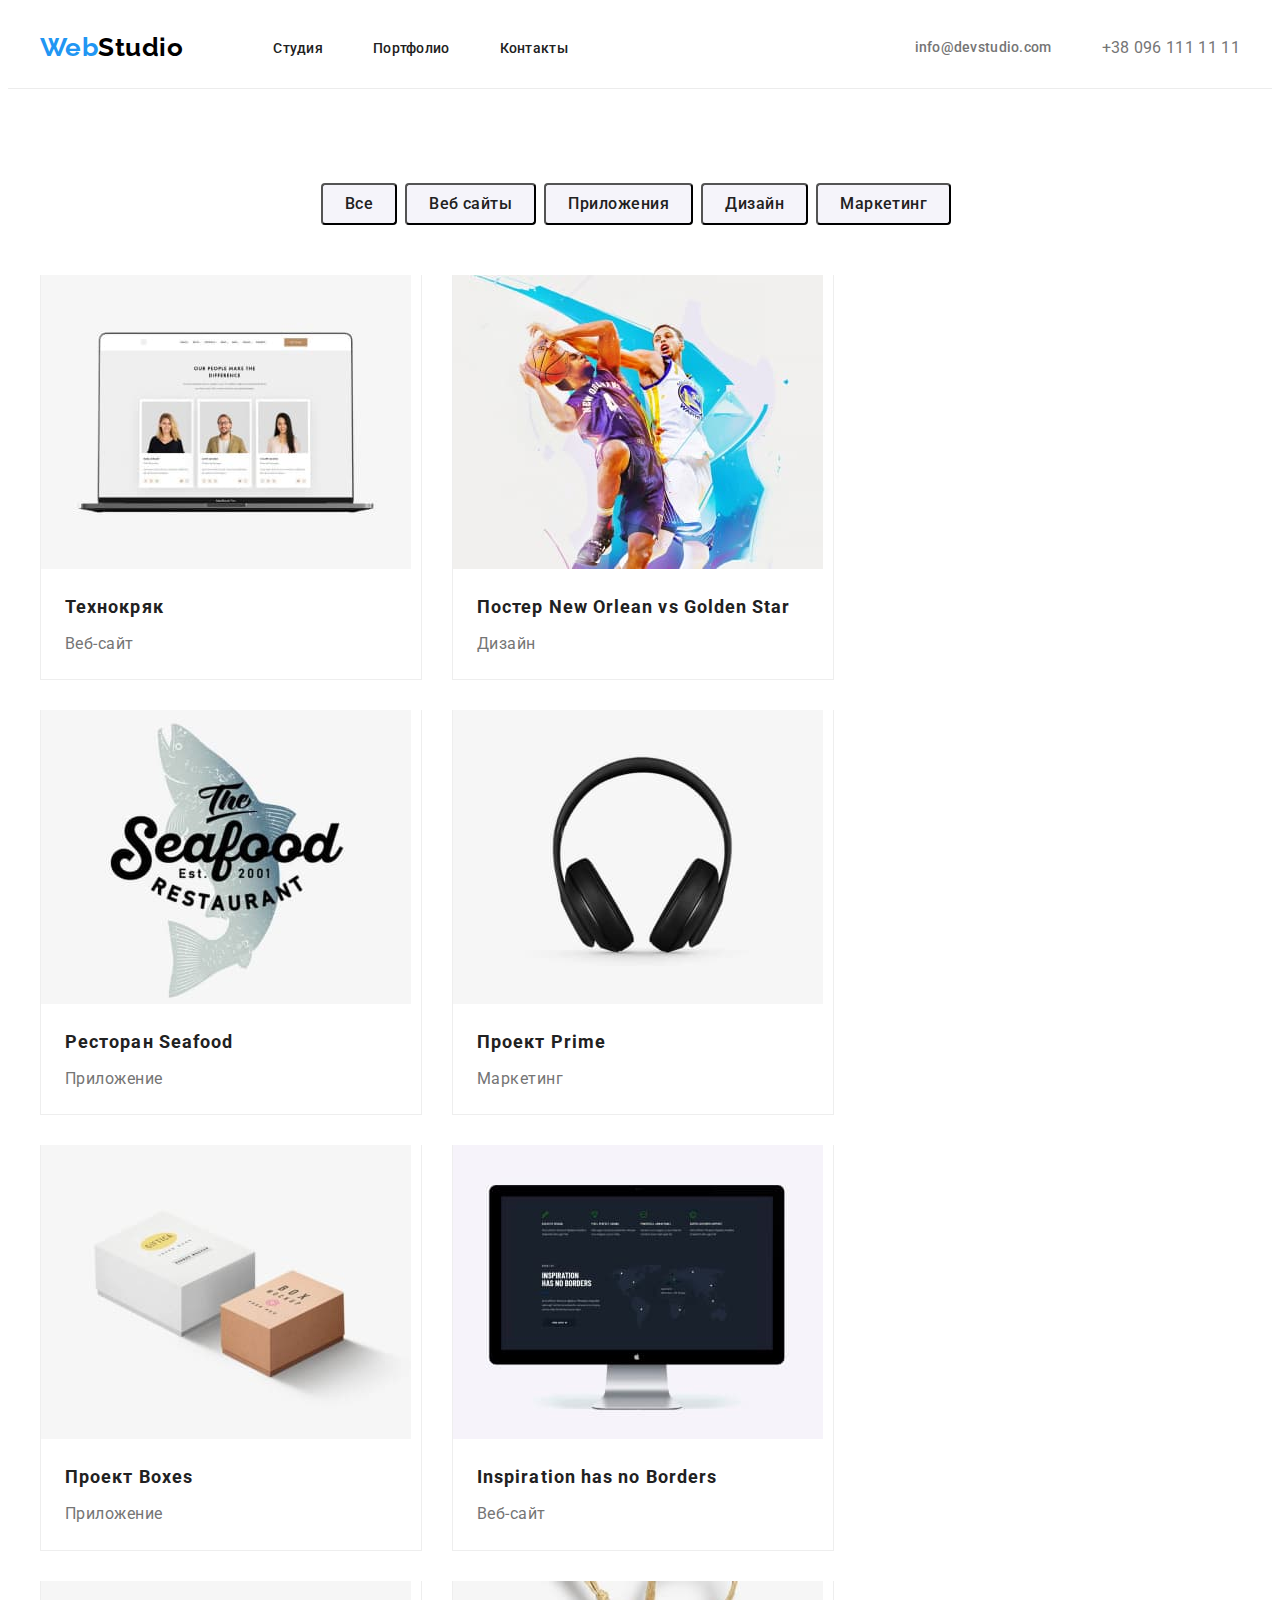
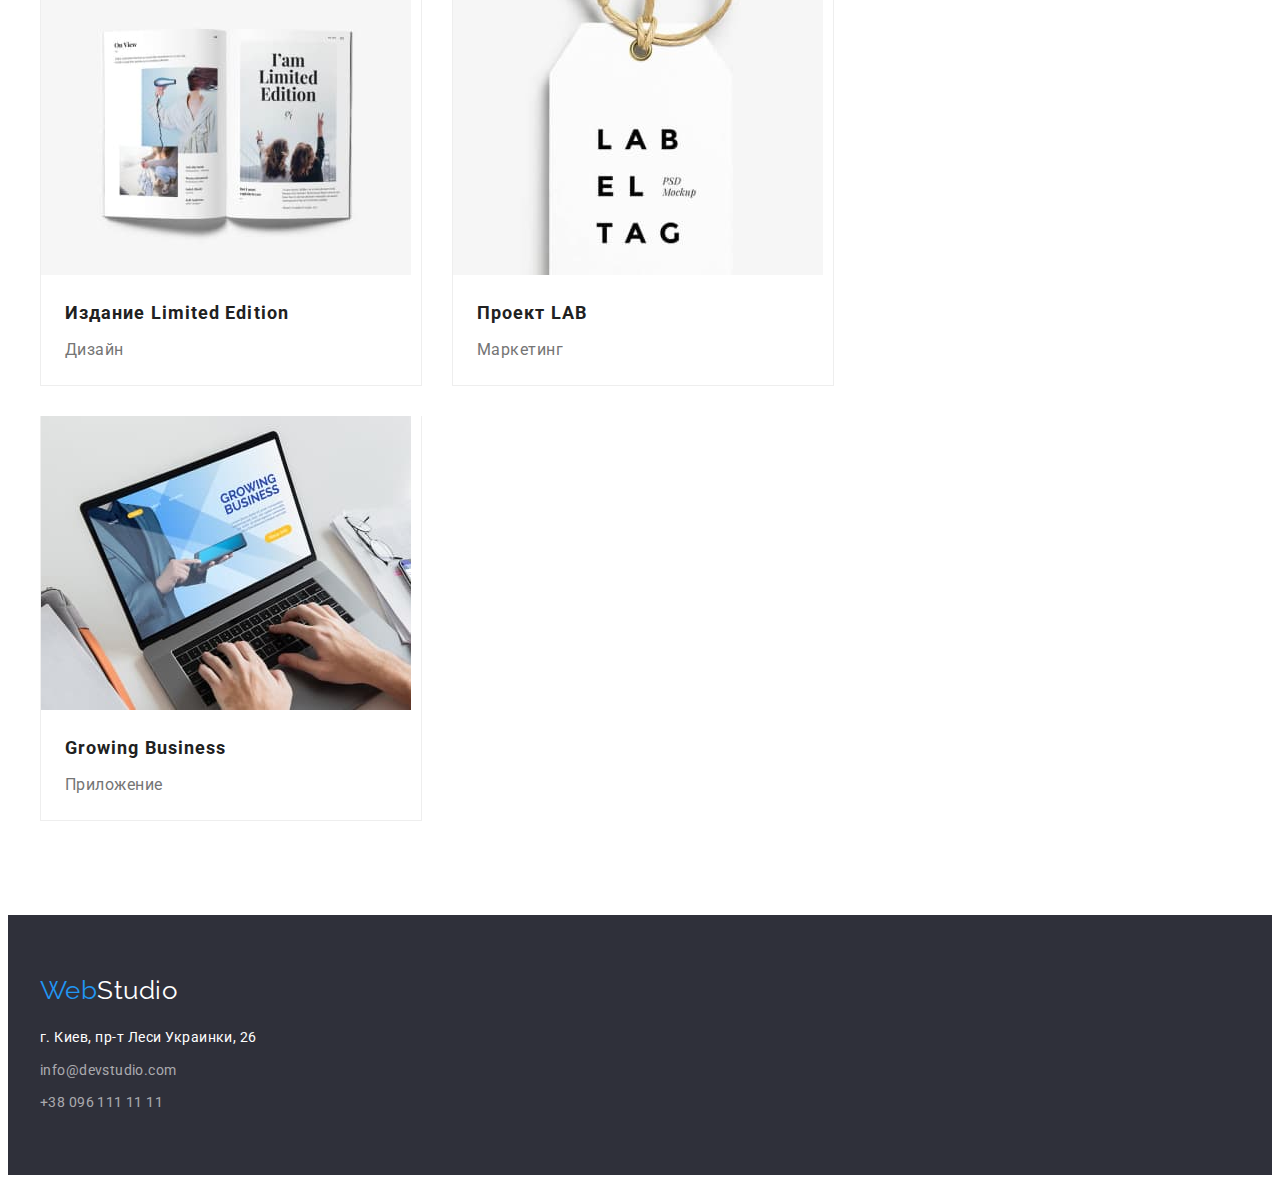
==== portfolio.html @ d75fc38b "1" ====
<!DOCTYPE html>
<html lang="ru">
  <head>
    <meta charset="UTF-8" />
    <meta http-equiv="X-UA-Compatible" content="IE=edge" />
    <meta name="viewport" content="width=device-width, initial-scale=1.0" />
    <title>Портфолио</title>
    <link rel="preconnect" href="https://fonts.googleapis.com" />
    <link rel="preconnect" href="https://fonts.gstatic.com" crossorigin />
    <link
      href="https://fonts.googleapis.com/css2?family=Raleway:wght@700&family=Roboto:wght@400;500;700;900&display=swap"
      rel="stylesheet"
    />
    <link
      rel="stylesheet"
      href="https://cdnjs.cloudflare.com/ajax/libs/modern-normalize/1.1.0/modern-normalize.min.css"
      integrity="sha512-wpPYUAdjBVSE4KJnH1VR1HeZfpl1ub8YT/NKx4PuQ5NmX2tKuGu6U/JRp5y+Y8XG2tV+wKQpNHVUX03MfMFn9Q=="
      crossorigin="anonymous"
      referrerpolicy="no-referrer"
    />
    <link rel="stylesheet" href="./css/styles.css" />
  </head>
  <body>
    <header class="top-line">
      <div class="container top-line-container top-line-border">
        <a href="./index.html" class="logo-top"
          ><span class="accent">Web</span>Studio</a
        >

        <nav>
          <ul class="site-nav list">
            <li class="site-nav-item">
              <a class="nav-link" href="index.html">Студия</a>
            </li>
            <li class="site-nav-item">
              <a class="nav-text" href="portfolio.html">Портфолио</a>
            </li>
            <li class="site-nav-item">
              <a class="nav-text" href="#">Контакты</a>
            </li>
          </ul>
        </nav>
        <a
          class="mail-top"
          href="mailto:info@devstudio.com"
          target="_blank"
          rel="noopener noreferrer"
          >info@devstudio.com</a
        >
        <a href="tel:+380961111111" class="tel-top">+38 096 111 11 11</a>
      </div>
    </header>
    <main>
      <section class="section portfolio">
        <div class="container filters-container">
          <ul class="filters list">
            <li class="btn-list">
              <button type="button" class="button-all">Все</button>
            </li>
            <li class="btn-list"><button type="button">Веб сайты</button></li>
            <li class="btn-list"><button type="button">Приложения</button></li>
            <li class="btn-list"><button type="button">Дизайн</button></li>
            <li class="btn-list"><button type="button">Маркетинг</button></li>
          </ul>
        </div>
        <div class="container">
          <ul class="project list">
            <li class="card-img-project">
              <img
                src="./images/img21.jpg"
                width="370"
                height="294"
                alt="Дизайнер"
              />
              <div class="card-body">
                <h3 class="card-project-title">Технокряк</h3>
                <p class="under-card-project-title">Веб-сайт</p>
              </div>
            </li>
            <li class="card-img-project">
              <img
                src="./images/img22.jpg"
                width="370"
                height="294"
                alt="Дизайнер"
              />
              <div class="card-body">
                <h3 class="card-project-title">
                  Постер New Orlean vs Golden Star
                </h3>
                <p class="under-card-project-title">Дизайн</p>
              </div>
            </li>
            <li class="card-img-project">
              <img
                src="./images/img23.jpg"
                width="370"
                height="294"
                alt="Дизайнер"
              />
              <div class="card-body">
                <h3 class="card-project-title">Ресторан Seafood</h3>
                <p class="under-card-project-title">Приложение</p>
              </div>
            </li>
            <li class="card-img-project">
              <img
                src="./images/img24.jpg"
                width="370"
                height="294"
                alt="Дизайнер"
              />
              <div class="card-body">
                <h3 class="card-project-title">Проект Prime</h3>
                <p class="under-card-project-title">Маркетинг</p>
              </div>
            </li>
            <li class="card-img-project">
              <img
                src="./images/img25.jpg"
                width="370"
                height="294"
                alt="Дизайнер"
              />
              <div class="card-body">
                <h3 class="card-project-title">Проект Boxes</h3>
                <p class="under-card-project-title">Приложение</p>
              </div>
            </li>
            <li class="card-img-project">
              <img
                src="./images/img26.jpg"
                width="370"
                height="294"
                alt="Дизайнер"
              />
              <div class="card-body">
                <h3 class="card-project-title">Inspiration has no Borders</h3>
                <p class="under-card-project-title">Веб-сайт</p>
              </div>
            </li>
            <li class="card-img-project">
              <img
                src="./images/img27.jpg"
                width="370"
                height="294"
                alt="Дизайнер"
              />
              <div class="card-body">
                <h3 class="card-project-title">Издание Limited Edition</h3>
                <p class="under-card-project-title">Дизайн</p>
              </div>
            </li>
            <li class="card-img-project">
              <img
                src="./images/img28.jpg"
                width="370"
                height="294"
                alt="Дизайнер"
              />
              <div class="card-body">
                <h3 class="card-project-title">Проект LAB</h3>
                <p class="under-card-project-title">Маркетинг</p>
              </div>
            </li>
            <li class="card-img-project">
              <img
                src="./images/img29.jpg"
                width="370"
                height="294"
                alt="Дизайнер"
              />
              <div class="card-body">
                <h3 class="card-project-title">Growing Business</h3>
                <p class="under-card-project-title">Приложение</p>
              </div>
            </li>
          </ul>
        </div>
      </section>
    </main>
    <footer class="basement">
      <div class="container">
        <a href="./index.html" class="basement-logo"
          ><span class="accent">Web</span>Studio</a
        >
        <address class="basement-address">
          <p>г. Киев, пр-т Леси Украинки, 26</p>
          <a
            href="mailto:info@example.com"
            class="mail-basement"
            target="_blank"
            rel="noopener noreferrer"
            >info@devstudio.com</a
          >
          <a href="tel:+380961111111" class="tel-basement">+38 096 111 11 11</a>
        </address>
      </div>
    </footer>
  </body>
</html>
---- css/styles.css ----
:root {
  --primary-text-color: #757575;
  --title-text-color: #212121;
  --accent-color: #2196f3;
  --button-text-color: #ffffff;
  --primary-bg-color: #ffffff;
  --secondary-bg-color: #f5f4fa;
  --section-bg-dark: #2f303a;
  --footer-contact-color: rgba(255, 255, 255, 0.6);
  --footer-address-color: #ffffff;
  --top-logo-color: #000000;
  --footer-logo-color: #ffffff;
  --button-hover-color: #188ce8;
  --portfolio-button-bg-color: #f5f4fa;
  --portfolio-project-border-color: #eeeeee;
  --portfolio-topline-border-color: #ececec;
}
body {
  background-color: var(#ffffff);
  color: var(--primary-text-color);
  font-family: Roboto, sans-serif;
  letter-spacing: 0.03em;
}
.list {
  list-style: none;
}
h1,
h2,
h3,
h4,
h5,
h6,
p {
  margin-top: 0;
  margin-bottom: 0;
}
ul,
ol {
  margin-top: 0;
  margin-bottom: 0;
  padding-left: 0;
}
img {
  display: block;
  max-width: 100%;
  height: auto;
}

p {
  display: block;
}

.container {
  width: 1200px;
  margin-left: auto;
  margin-right: auto;
  padding-left: 15px;
  padding-right: 15px;
}
/*=======TOP LINE START=======*/
.top-line {
  padding-top: 24px;
  padding-bottom: 25px;
}
.top-line-container {
  display: flex;
  align-items: center;
}

.logo-top {
  margin-right: 90px;
  font-family: Raleway, serif;
  font-weight: bold;
  font-size: 26px;
  line-height: 1.2;
  text-decoration: none;

  color: var(--top-logo-color);
}

.accent {
  color: var(--accent-color);
}
.site-nav {
  display: flex;
  align-items: center;
}
.site-nav-item:not(:last-child) {
  margin-right: 50px;
}
.site-nav .nav-link {
  font-weight: 500;
  font-size: 14px;
  line-height: 1.14;
  letter-spacing: 0.02em;
  text-decoration: none;

  color: var(--title-text-color);
}

.nav-link:active {
  color: var(--accent-color);
}
.nav-text {
  font-weight: 500;
  font-size: 14px;
  line-height: 1.14;
  letter-spacing: 0.02em;
  text-decoration: none;

  color: var(--title-text-color);
}

.mail-top {
  margin-left: auto;
  color: var(--primary-text-color);
  font-weight: 500;
  font-size: 14px;
  line-height: 1.14;
  letter-spacing: 0.02em;
  text-decoration: none;
}
.mail-top:hover,
.mail-top:focus {
  color: var(--accent-color);
}
.tel-top {
  margin-left: 50px;
  color: var(--primary-text-color);
  letter-spacing: 0.02em;
  text-decoration: none;
}
.tel-top:hover,
.tel-top:focus {
  color: var(--accent-color);
}
/*======= TOP LINE END=======*/

/*======= HERO START =======*/
.hero {
  text-align: center;
  padding-top: 200px;
  padding-bottom: 200px;
  background-color: var(--section-bg-dark);
}
.hero-title {
  text-align: center;
  color: var(--button-text-color);
  font-weight: 900;
  font-size: 44px;
  line-height: 1.36;
  letter-spacing: 0.06em;
}

.button-hero {
  min-width: 200px;
  margin-top: 30px;
  margin-left: auto;
  margin-right: auto;
  padding: 10px 32px;
  cursor: pointer;
  font-weight: 700;
  font-size: 16px;
  line-height: 1.88;
  text-align: center;

  border-radius: 4px;
  letter-spacing: 0.06em;

  background-color: var(--accent-color);
  box-shadow: 0px 4px 4px rgba(0, 0, 0, 0.15);
  color: var(--button-text-color);
}

.button-hero:hover,
.button-hero:focus {
  background-color: var(--button-hover-color);
  box-shadow: 0px 4px 4px rgba(0, 0, 0, 0.15);
}
/*======= HERO END=======*/

/*======= OUR FEATURE =======*/

.section {
  padding-top: 94px;
}
.feature {
  display: flex;
  margin-left: -30px;
  margin-top: -30px;
}
.feature-item {
  flex-basis: calc((100% - 120px) / 4);
  margin-top: 30px;
  margin-left: 30px;
}
.feature-title {
  margin-bottom: 10px;
  width: 270px;
  font-style: normal;
  font-weight: 700;
  font-size: 14px;
  line-height: 1.14;
  text-transform: uppercase;

  color: var(--title-text-color);
}
.description {
  width: 270px;
  font-size: 14px;
  line-height: 1.71;
}
.description:not(:last-child) {
  margin-right: 30px;
}

/*======= OUR FEATURE END=======*/

/*======= OUR JOB START =======*/
.job {
  padding-bottom: 94px;
}
.job-img {
  display: flex;
  margin-left: -30px;
  margin-top: -30px;
}
.job-item {
  margin-left: 30px;
  margin-top: 30px;
  flex-basis: calc((100% - 90px) / 3);
}

.job-title {
  margin-bottom: 50px;
  font-style: normal;
  font-weight: 700;
  font-size: 36px;
  line-height: 1.17;
  text-align: center;

  color: var(--title-text-color);
}

/*======= OUR JOB END =======*/
/*======= OUR TEAM START======= */
.team-list {
  background-color: var(--secondary-bg-color);
  padding-bottom: 94px;
}

.team-title {
  margin-bottom: 50px;
  font-style: normal;
  font-weight: 700;
  font-size: 36px;
  line-height: 1.17;
  text-align: center;

  color: var(--title-text-color);
}
.team {
  display: flex;
  margin-top: -30px;
  margin-left: -30px;
}
.team-img {
  flex-basis: calc((100% - 120px) / 4);
  margin-top: 30px;
  margin-left: 30px;
}
.card-team-title {
  margin-bottom: 10px;
  font-weight: 500;
  font-size: 16px;
  line-height: 1.19;
  text-align: center;

  color: var(--title-text-color);
}

.under-card-team-title {
  font-size: 16px;
  line-height: 1.19;
  text-align: center;

  color: var(--primary-text-color);
}
.card-team {
  padding-top: 30px;
  padding-bottom: 30px;
}
/*======= OUR TEAM END======= */

/*======= FOOTER START======= */
.basement {
  display: flex;
  padding-top: 60px;
  padding-bottom: 60px;
  background-color: var(--section-bg-dark);
}
.basement-logo {
  min-width: 145px;
  font-family: Raleway;
  font-weight: b700;
  font-size: 26px;
  line-height: 1.19;
  text-decoration: none;

  color: var(--footer-logo-color);
}
.basement-address {
  margin-top: 20px;
  font-family: Roboto;
  font-style: normal;
  font-weight: 400;
  font-size: 14px;
  line-height: 1.71;

  color: var(--footer-address-color);
}
.mail-basement {
  display: block;
  margin-top: 9px;
  font-family: Roboto;
  font-style: normal;
  font-weight: 400;
  font-size: 14px;
  line-height: 1.71;
  text-decoration: none;

  letter-spacing: 0.03em;
  color: var(--footer-contact-color);
}
.mail-basement:hover,
.mail-basement:focus {
  color: var(--accent-color);
}
.tel-basement {
  display: block;
  margin-top: 9px;
  font-family: Roboto;
  font-style: normal;
  font-weight: 400;
  font-size: 14px;
  line-height: 1.71;
  text-decoration: none;

  letter-spacing: 0.03em;

  color: var(--footer-contact-color);
}
.tel-basement:hover,
.tel-basement:focus {
  color: var(--accent-color);
}
/*======= FOOTER END ======= */

/*======= PORTFOLIO =======  */
.top-line {
  border-bottom: 1px solid var(--portfolio-topline-border-color);
}
/*======= FILTERS ======= */
.filters {
  display: flex;
  justify-content: center;
  align-items: center;
}

.button-all:active {
  background-color: var(--accent-color);
  color: var(--button-text-color);
}
.btn-list {
  margin-right: 8px;
  margin-bottom: 50px;
}
button {
  padding: 6px 22px;
  display: block;
  font-family: Roboto;
  font-style: normal;
  font-weight: 500;
  font-size: 16px;
  line-height: 1.63;
  text-align: center;
  letter-spacing: 0.03em;

  background-color: var(--portfolio-button-bg-color);
  color: var(--title-text-color);
  border-radius: 4px;
}

/*======= FILTERS END ======= */
/*======= PROJECT ======= */
.portfolio {
  padding-bottom: 94px;
}
.project {
  display: flex;
  flex-wrap: wrap;
  margin-left: -30px;
  margin-top: -30px;
}

.card-img-project {
  flex-basis: calc((100% - 90px) / 3);
  margin-top: 30px;
  margin-left: 30px;
  border-bottom: 1px solid var(--portfolio-project-border-color);
  border-left: 1px solid var(--portfolio-project-border-color);
  border-right: 1px solid var(--portfolio-project-border-color);
}
.card-project-title {
  margin-bottom: 4px;
  font-weight: 700;
  font-size: 18px;
  line-height: 2;
  letter-spacing: 0.06em;

  color: var(--title-text-color);
}
.card-body {
  padding: 20px 24px;
}
.under-card-project-title {
  font-weight: 400;
  font-size: 16px;
  line-height: 1.88;

  color: var(--primary-text-color);
}

/*======= PROJECT END ======= */
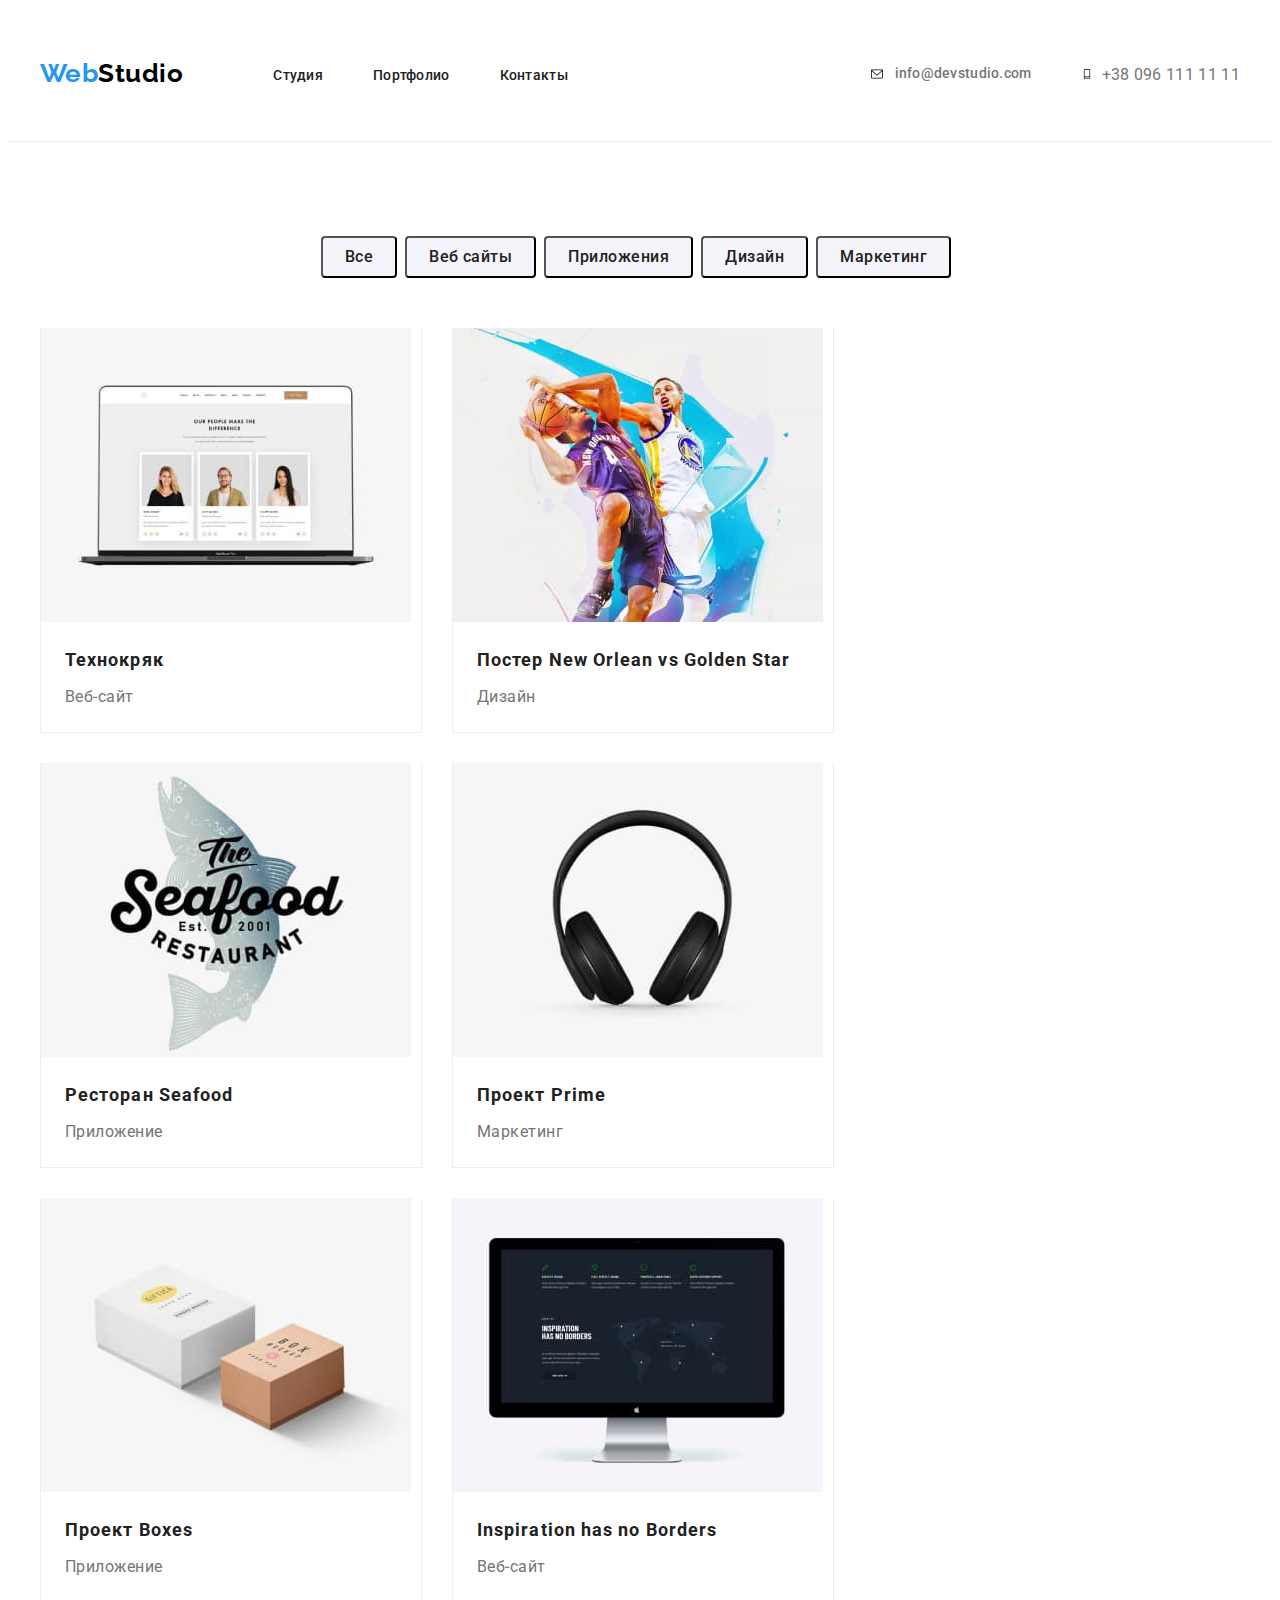
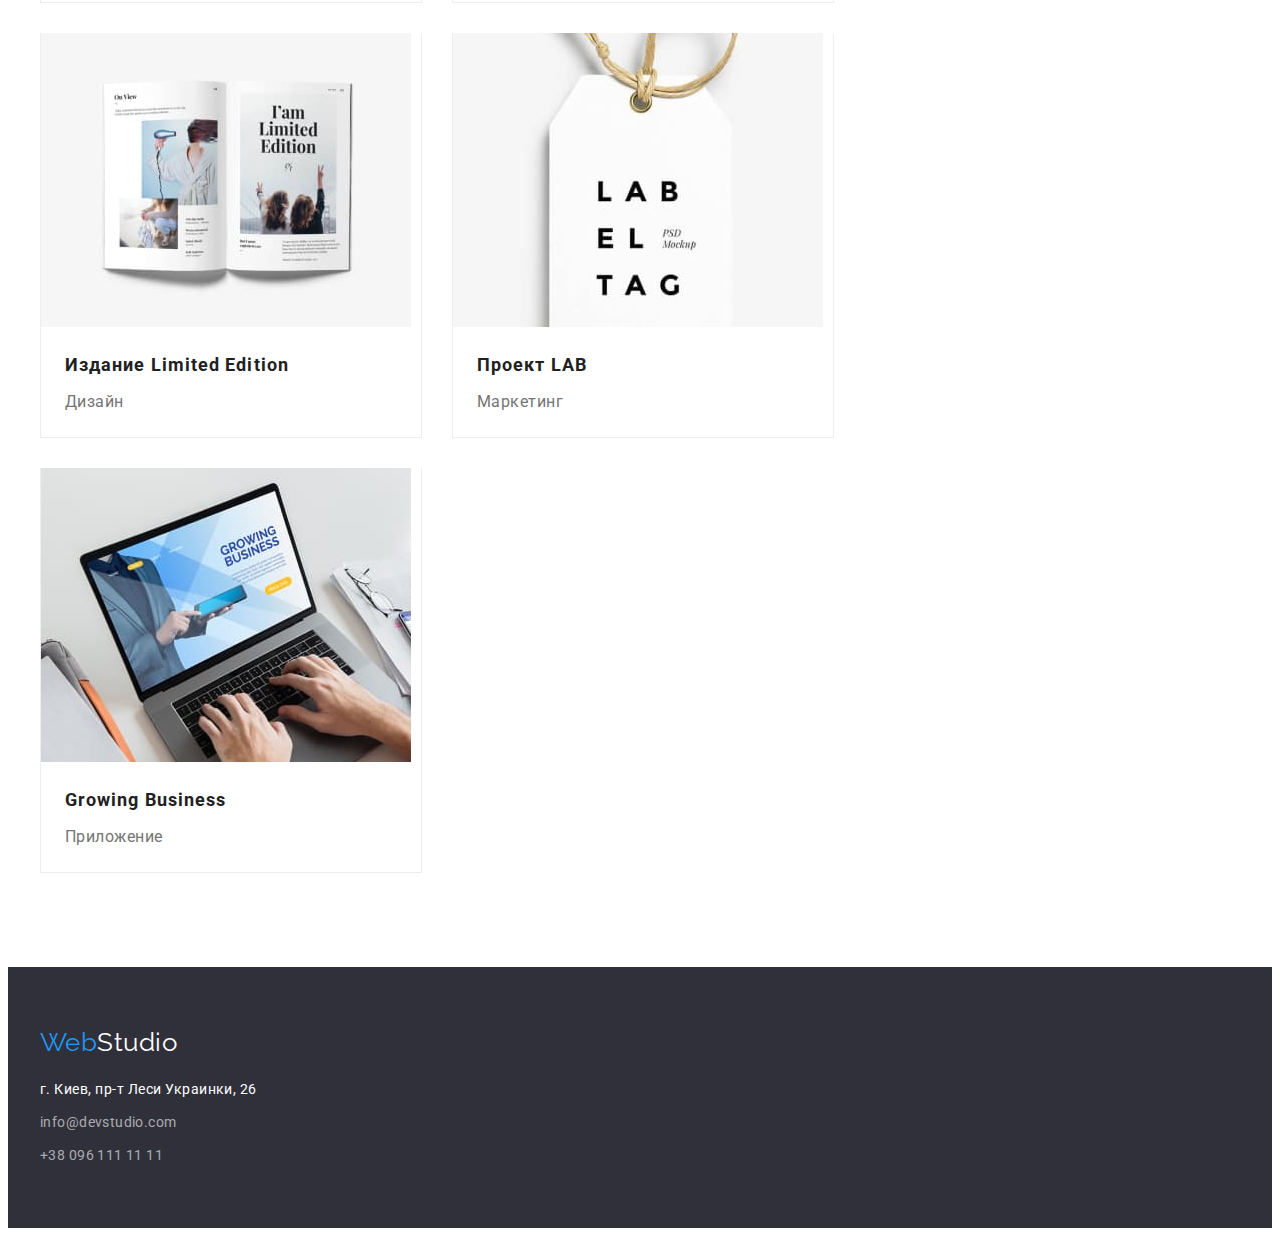
==== commit 4dda8224: "555" ====
--- a/portfolio.html
+++ b/portfolio.html
@@ -22,11 +22,10 @@
   </head>
   <body>
     <header class="top-line">
-      <div class="container top-line-container top-line-border">
+      <div class="container top-line-container">
         <a href="./index.html" class="logo-top"
           ><span class="accent">Web</span>Studio</a
         >
-
         <nav>
           <ul class="site-nav list">
             <li class="site-nav-item">
@@ -40,14 +39,24 @@
             </li>
           </ul>
         </nav>
-        <a
-          class="mail-top"
-          href="mailto:info@devstudio.com"
-          target="_blank"
-          rel="noopener noreferrer"
-          >info@devstudio.com</a
-        >
-        <a href="tel:+380961111111" class="tel-top">+38 096 111 11 11</a>
+        <div class="mail-top-line">
+          <svg class="mail-icon" width="16" height="12">
+            <use href="./images/sprite.svg#icon-envelope"></use>
+          </svg>
+          <a
+            class="mail-top"
+            href="mailto:info@devstudio.com"
+            target="_blank"
+            rel="noopener noreferrer"
+            >info@devstudio.com</a
+          >
+        </div>
+        <div class="tel-top-line">
+          <svg class="mail-icon" width="10" height="16">
+            <use href="./images/sprite.svg#icon-smartphone"></use>
+          </svg>
+          <a class="tel-top" href="tel:+380961111111">+38 096 111 11 11</a>
+        </div>
       </div>
     </header>
     <main>
--- a/css/styles.css
+++ b/css/styles.css
@@ -110,9 +110,23 @@
 
   color: var(--title-text-color);
 }
-
+.mail-top-line {
+  display: flex;
+  margin-left: auto;
+  align-content: center;
+}
+.mail-icon {
+  margin-top: 34px;
+  margin-bottom: 34px;
+}
+.mail-icon:hover,
+.mail-top:focus {
+  fill: var(--button-hover-color);
+}
 .mail-top {
-  margin-left: auto;
+  margin-left: 10px;
+  margin-top: 32px;
+  margin-bottom: 32px;
   color: var(--primary-text-color);
   font-weight: 500;
   font-size: 14px;
@@ -125,7 +139,7 @@
   color: var(--accent-color);
 }
 .tel-top {
-  margin-left: 50px;
+  margin-left: 10px;
   color: var(--primary-text-color);
   letter-spacing: 0.02em;
   text-decoration: none;
@@ -134,14 +148,25 @@
 .tel-top:focus {
   color: var(--accent-color);
 }
+.tel-top-line {
+  align-items: center;
+  display: flex;
+  margin-left: 50px;
+}
 /*======= TOP LINE END=======*/
 
 /*======= HERO START =======*/
 .hero {
+  background-image: linear-gradient(
+      rgba(47, 48, 58, 0.4),
+      rgba(47, 48, 58, 0.4)
+    ),
+    url(../images/image-hero/Hero-bg-Img.jpg);
+  background-size: cover;
+  background-color: var(--section-bg-dark);
   text-align: center;
   padding-top: 200px;
   padding-bottom: 200px;
-  background-color: var(--section-bg-dark);
 }
 .hero-title {
   text-align: center;
@@ -184,7 +209,7 @@
 .section {
   padding-top: 94px;
 }
-.feature {
+.feature-list {
   display: flex;
   margin-left: -30px;
   margin-top: -30px;
@@ -195,6 +220,7 @@
   margin-left: 30px;
 }
 .feature-title {
+  margin-top: 30px;
   margin-bottom: 10px;
   width: 270px;
   font-style: normal;
@@ -212,6 +238,15 @@
 }
 .description:not(:last-child) {
   margin-right: 30px;
+}
+.above-feature-title {
+  display: flex;
+  justify-content: center;
+  align-items: center;
+  width: 270px;
+  height: 120px;
+  background-color: var(--secondary-bg-color);
+  border-radius: 4px;
 }
 
 /*======= OUR FEATURE END=======*/
@@ -280,6 +315,7 @@
 }
 
 .under-card-team-title {
+  margin-bottom: 16px;
   font-size: 16px;
   line-height: 1.19;
   text-align: center;
@@ -287,10 +323,70 @@
   color: var(--primary-text-color);
 }
 .card-team {
+  padding-left: 32px;
+  padding-right: 32px;
   padding-top: 30px;
   padding-bottom: 30px;
 }
+.social-list-icon {
+  fill: #afb1b8;
+}
+.social-list {
+  display: flex;
+}
+.social-list-link {
+  display: flex;
+  align-items: center;
+  justify-content: center;
+  width: 44px;
+  height: 44px;
+  /* background-color: #ffffff; */
+  border-radius: 50%;
+}
+.social-list-link:hover .social-list-icon,
+.social-list-link:focus .social-list-icon {
+  fill: var(--button-text-color);
+}
+.social-list-link:hover,
+.social-list-link:focus {
+  background-color: var(--accent-color);
+}
+
 /*======= OUR TEAM END======= */
+/*======= OUR CUSTOMERS START =======*/
+
+.customers {
+  padding-bottom: 94px;
+}
+.customers-img {
+  display: flex;
+  margin-left: -30px;
+  margin-top: -30px;
+}
+.customers-item {
+  margin-left: 30px;
+  margin-top: 30px;
+}
+.social-list-icon {
+  border: 1px solid #afb1b8;
+  box-sizing: border-box;
+  border-radius: 4px;
+
+  flex-basis: calc((100%-180px) / 6);
+}
+
+.customers-title {
+  margin-bottom: 50px;
+  font-style: normal;
+  font-weight: 700;
+  font-size: 36px;
+  line-height: 1.17;
+  text-align: center;
+
+  color: var(--title-text-color);
+}
+
+/*======= OUR CUSTOMERS END =======*/
 
 /*======= FOOTER START======= */
 .basement {
@@ -309,7 +405,12 @@
 
   color: var(--footer-logo-color);
 }
+.footer-address {
+  display: flex;
+}
 .basement-address {
+  display: flex;
+  flex-direction: column;
   margin-top: 20px;
   font-family: Roboto;
   font-style: normal;
@@ -354,8 +455,12 @@
 .tel-basement:focus {
   color: var(--accent-color);
 }
+.footer-social-list {
+  display: flex;
+  flex-direction: column;
+}
+
 /*======= FOOTER END ======= */
-
 /*======= PORTFOLIO =======  */
 .top-line {
   border-bottom: 1px solid var(--portfolio-topline-border-color);
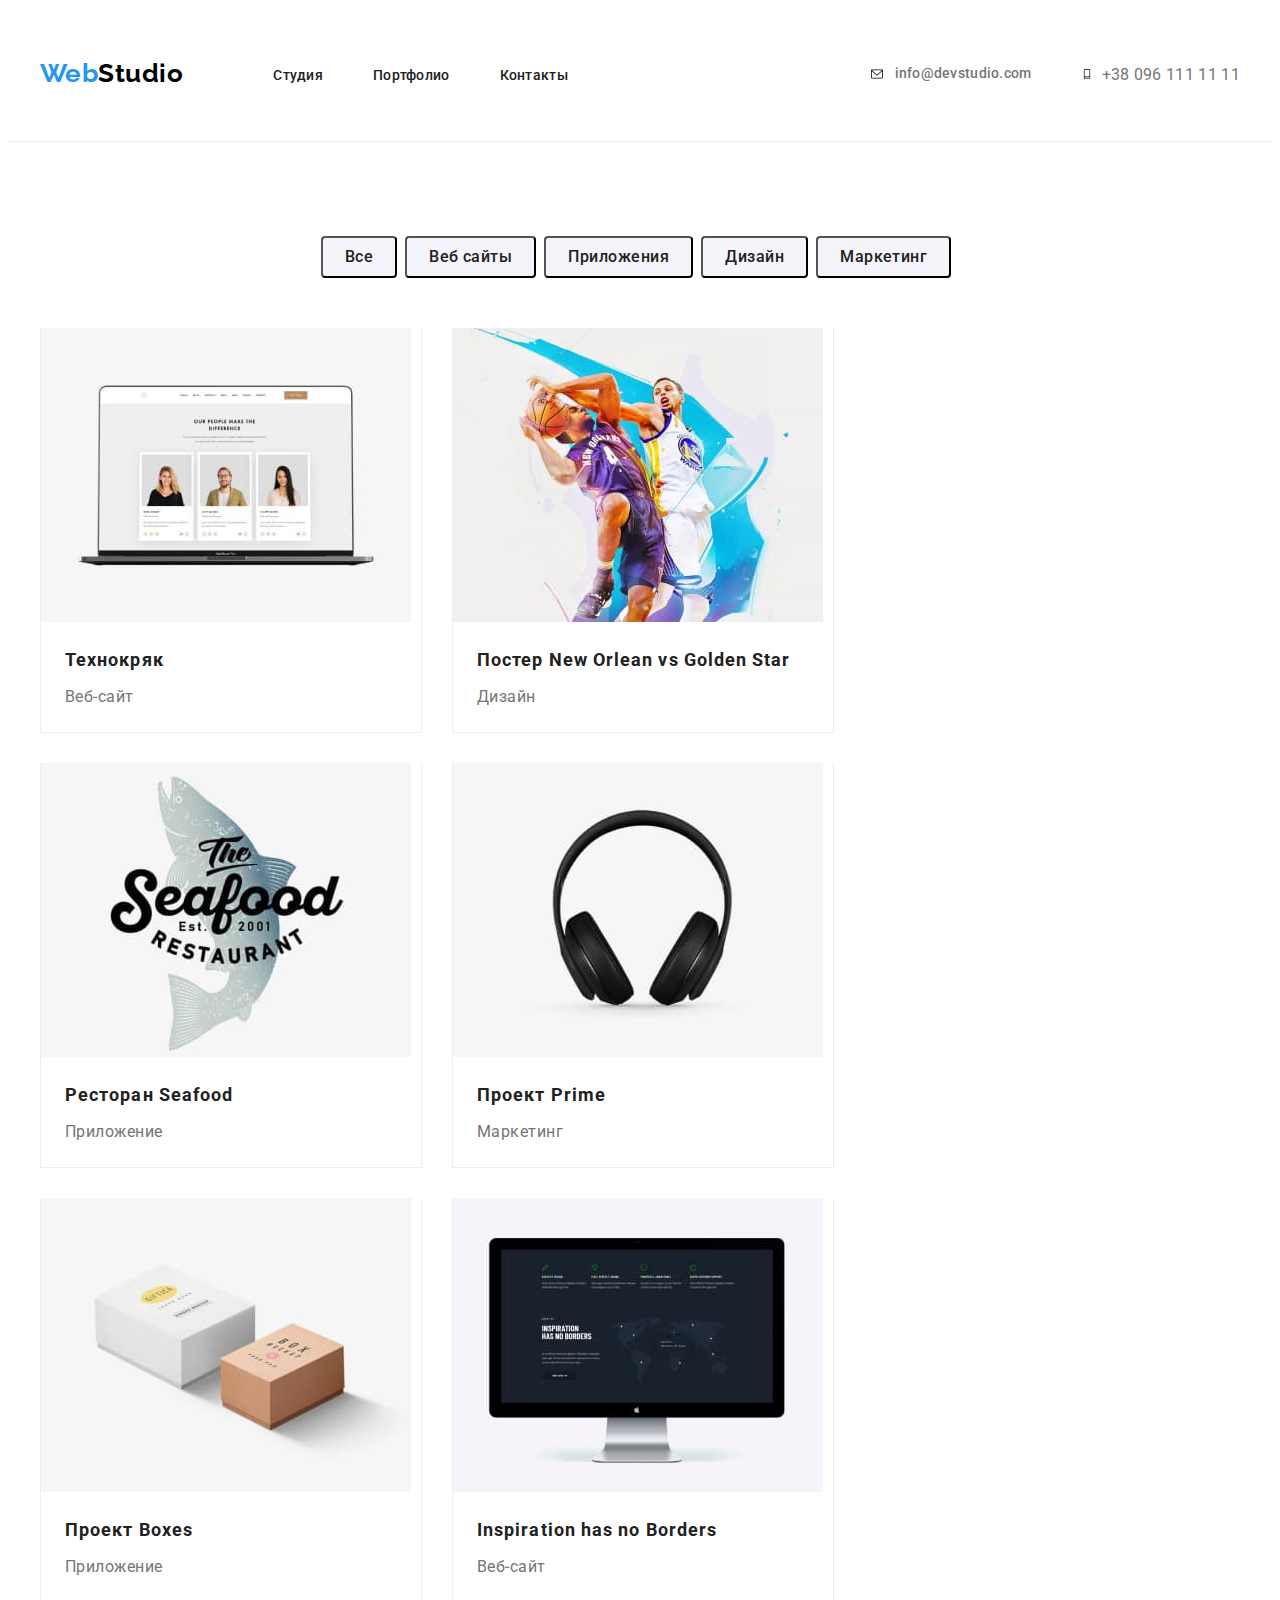
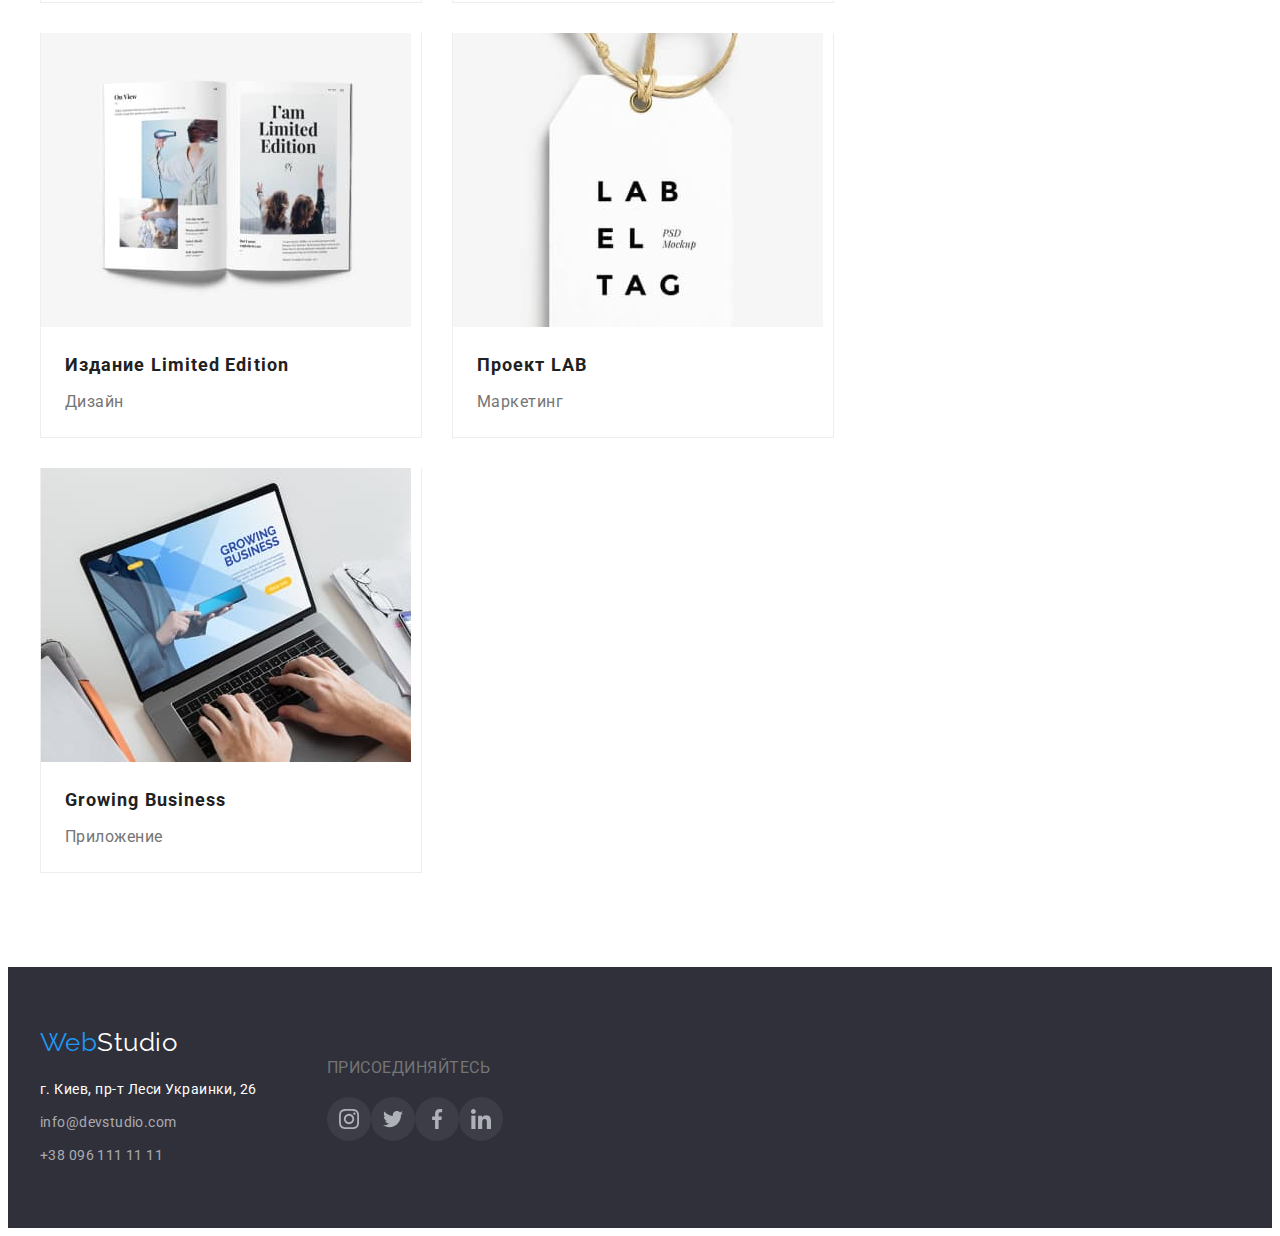
==== commit bf2f7199: "first end" ====
--- a/portfolio.html
+++ b/portfolio.html
@@ -193,17 +193,55 @@
         <a href="./index.html" class="basement-logo"
           ><span class="accent">Web</span>Studio</a
         >
-        <address class="basement-address">
-          <p>г. Киев, пр-т Леси Украинки, 26</p>
-          <a
-            href="mailto:info@example.com"
-            class="mail-basement"
-            target="_blank"
-            rel="noopener noreferrer"
-            >info@devstudio.com</a
-          >
-          <a href="tel:+380961111111" class="tel-basement">+38 096 111 11 11</a>
-        </address>
+        <div class="footer-address">
+          <address class="basement-address">
+            <p>г. Киев, пр-т Леси Украинки, 26</p>
+            <a
+              href="mailto:info@example.com"
+              class="mail-basement"
+              target="_blank"
+              rel="noopener noreferrer"
+              >info@devstudio.com</a
+            >
+            <a href="tel:+380961111111" class="tel-basement"
+              >+38 096 111 11 11</a
+            >
+          </address>
+
+          <div class="footer-social-list">
+            <p class="footer-social-title">ПРИСОЕДИНЯЙТЕСЬ</p>
+            <ul class="social-list list">
+              <li class="social-list-item">
+                <a class="social-list-link" href="">
+                  <svg class="social-list-icon" width="20" height="20">
+                    <use href="./images/sprite.svg#icon-instagram"></use>
+                  </svg>
+                </a>
+              </li>
+              <li class="social-list-item">
+                <a class="social-list-link" href="">
+                  <svg class="social-list-icon" width="20" height="20">
+                    <use href="./images/sprite.svg#icon-twitter"></use>
+                  </svg>
+                </a>
+              </li>
+              <li class="social-list-item">
+                <a class="social-list-link" href="">
+                  <svg class="social-list-icon" width="20" height="20">
+                    <use href="./images/sprite.svg#icon-facebook"></use>
+                  </svg>
+                </a>
+              </li>
+              <li class="social-list-item">
+                <a class="social-list-link" href="">
+                  <svg class="social-list-icon" width="20" height="20">
+                    <use href="./images/sprite.svg#icon-linkedin"></use>
+                  </svg>
+                </a>
+              </li>
+            </ul>
+          </div>
+        </div>
       </div>
     </footer>
   </body>
--- a/css/styles.css
+++ b/css/styles.css
@@ -14,6 +14,8 @@
   --portfolio-button-bg-color: #f5f4fa;
   --portfolio-project-border-color: #eeeeee;
   --portfolio-topline-border-color: #ececec;
+  --footer-icon-bg: #ffffff10;
+  --shadow-team: #00000025;
 }
 body {
   background-color: var(#ffffff);
@@ -291,8 +293,8 @@
   font-size: 36px;
   line-height: 1.17;
   text-align: center;
-
-  color: var(--title-text-color);
+  color: var(--title-text-color);
+  text-shadow: 0px 4px 4px var(--shadow-team);
 }
 .team {
   display: flex;
@@ -327,6 +329,7 @@
   padding-right: 32px;
   padding-top: 30px;
   padding-bottom: 30px;
+  box-shadow: 0px 4px 4px var(--shadow-team);
 }
 .social-list-icon {
   fill: #afb1b8;
@@ -364,15 +367,21 @@
   margin-top: -30px;
 }
 .customers-item {
+  display: flex;
+  width: 170px;
+  height: 92px;
   margin-left: 30px;
   margin-top: 30px;
-}
-.social-list-icon {
+  flex-basis: calc((100%-180px) / 6);
+  align-items: center;
+  justify-content: center;
   border: 1px solid #afb1b8;
   box-sizing: border-box;
   border-radius: 4px;
-
-  flex-basis: calc((100%-180px) / 6);
+  cursor: pointer;
+}
+.customers-icon {
+  fill: #afb1b8;
 }
 
 .customers-title {
@@ -384,6 +393,11 @@
   text-align: center;
 
   color: var(--title-text-color);
+}
+
+.customers-item:hover .customers-icon,
+.customers-item:focus .customers-icon {
+  fill: var(--accent-color);
 }
 
 /*======= OUR CUSTOMERS END =======*/
@@ -455,9 +469,30 @@
 .tel-basement:focus {
   color: var(--accent-color);
 }
+.footer-social-title {
+  padding-bottom: 20px;
+}
 .footer-social-list {
   display: flex;
   flex-direction: column;
+  padding-left: 70px;
+}
+.social-list-link {
+  display: flex;
+  align-items: center;
+  justify-content: center;
+  width: 44px;
+  height: 44px;
+  background-color: var(--footer-icon-bg);
+  border-radius: 50%;
+}
+.social-list-link:hover .social-list-icon,
+.social-list-link:focus .social-list-icon {
+  fill: var(--button-text-color);
+}
+.social-list-link:hover,
+.social-list-link:focus {
+  background-color: var(--accent-color);
 }
 
 /*======= FOOTER END ======= */
@@ -495,6 +530,10 @@
   color: var(--title-text-color);
   border-radius: 4px;
 }
+.btn-list:hover,
+.btn-list:focus {
+  box-shadow: 0px 4px 4px var(--shadow-team);
+}
 
 /*======= FILTERS END ======= */
 /*======= PROJECT ======= */
@@ -515,6 +554,11 @@
   border-bottom: 1px solid var(--portfolio-project-border-color);
   border-left: 1px solid var(--portfolio-project-border-color);
   border-right: 1px solid var(--portfolio-project-border-color);
+  cursor: pointer;
+}
+.card-img-project:hover,
+.card-img-project:focus {
+  box-shadow: 0px 4px 4px 0 var(--shadow-team);
 }
 .card-project-title {
   margin-bottom: 4px;
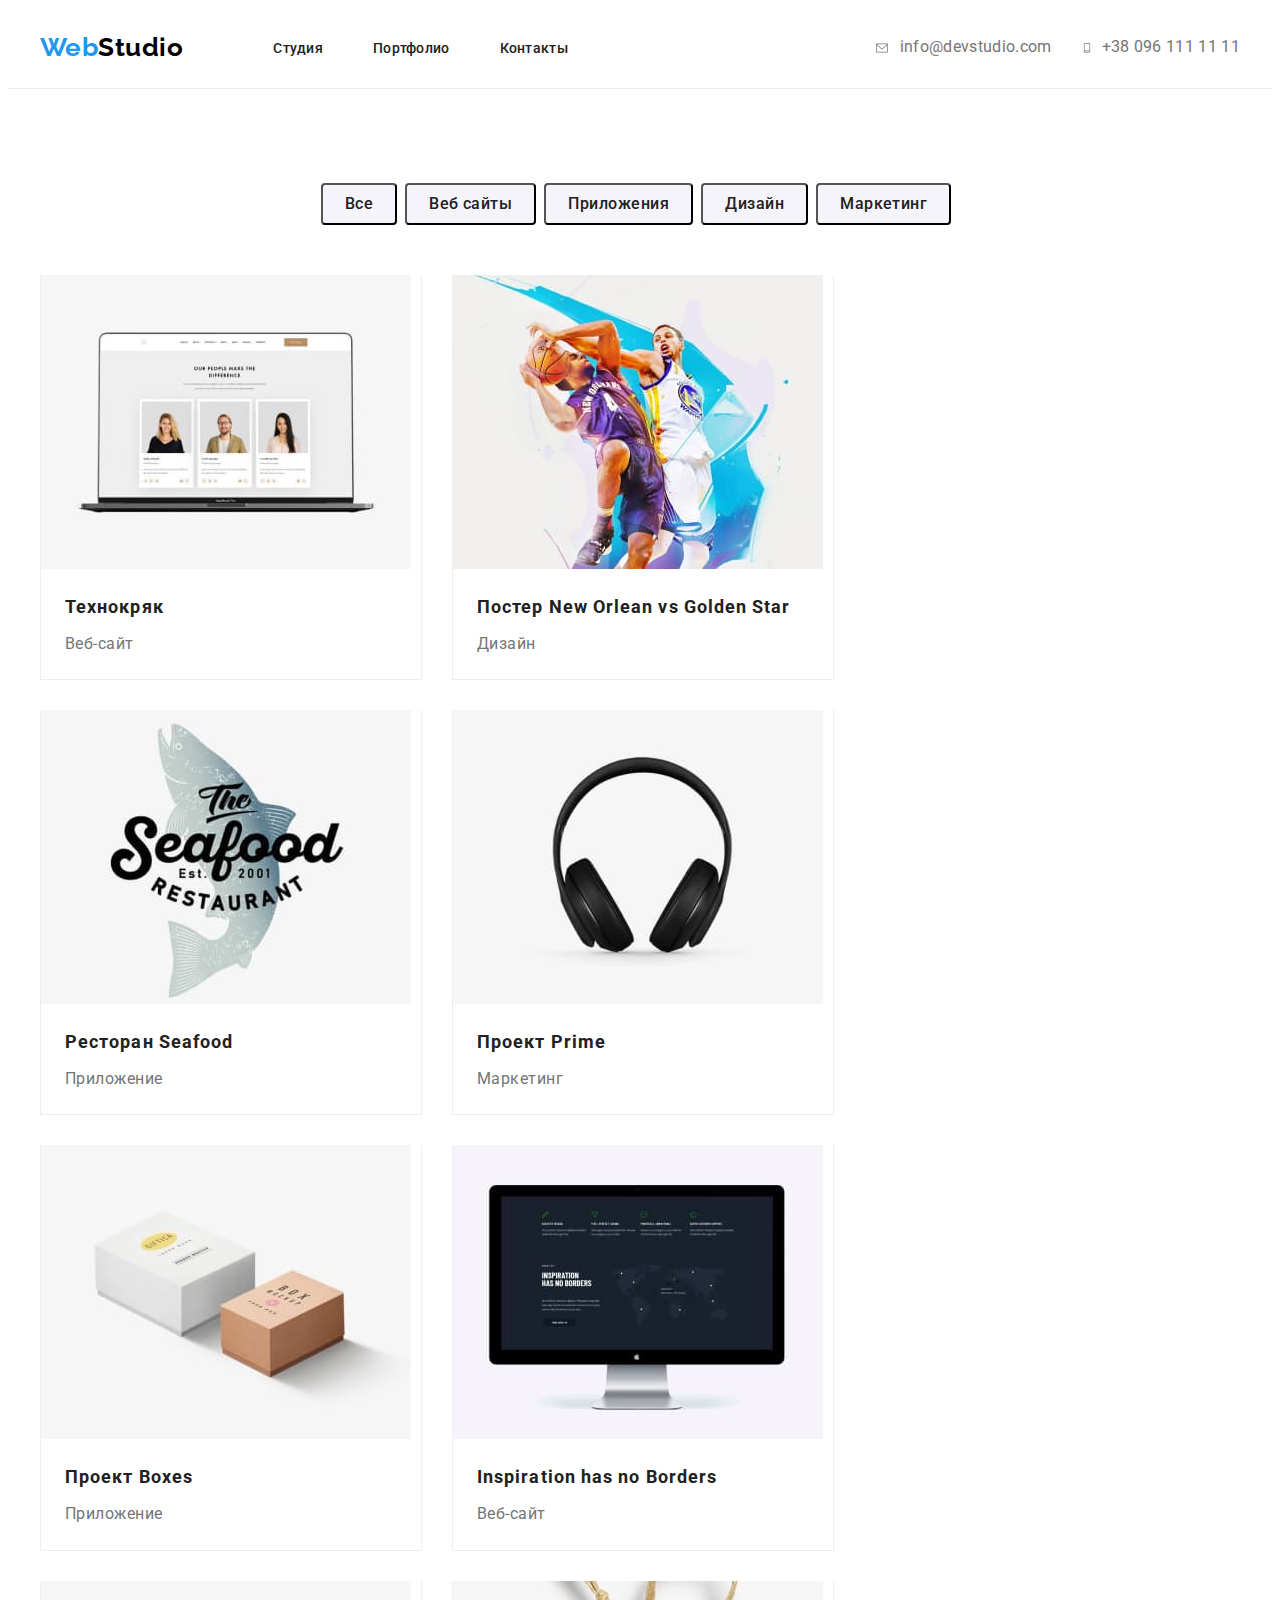
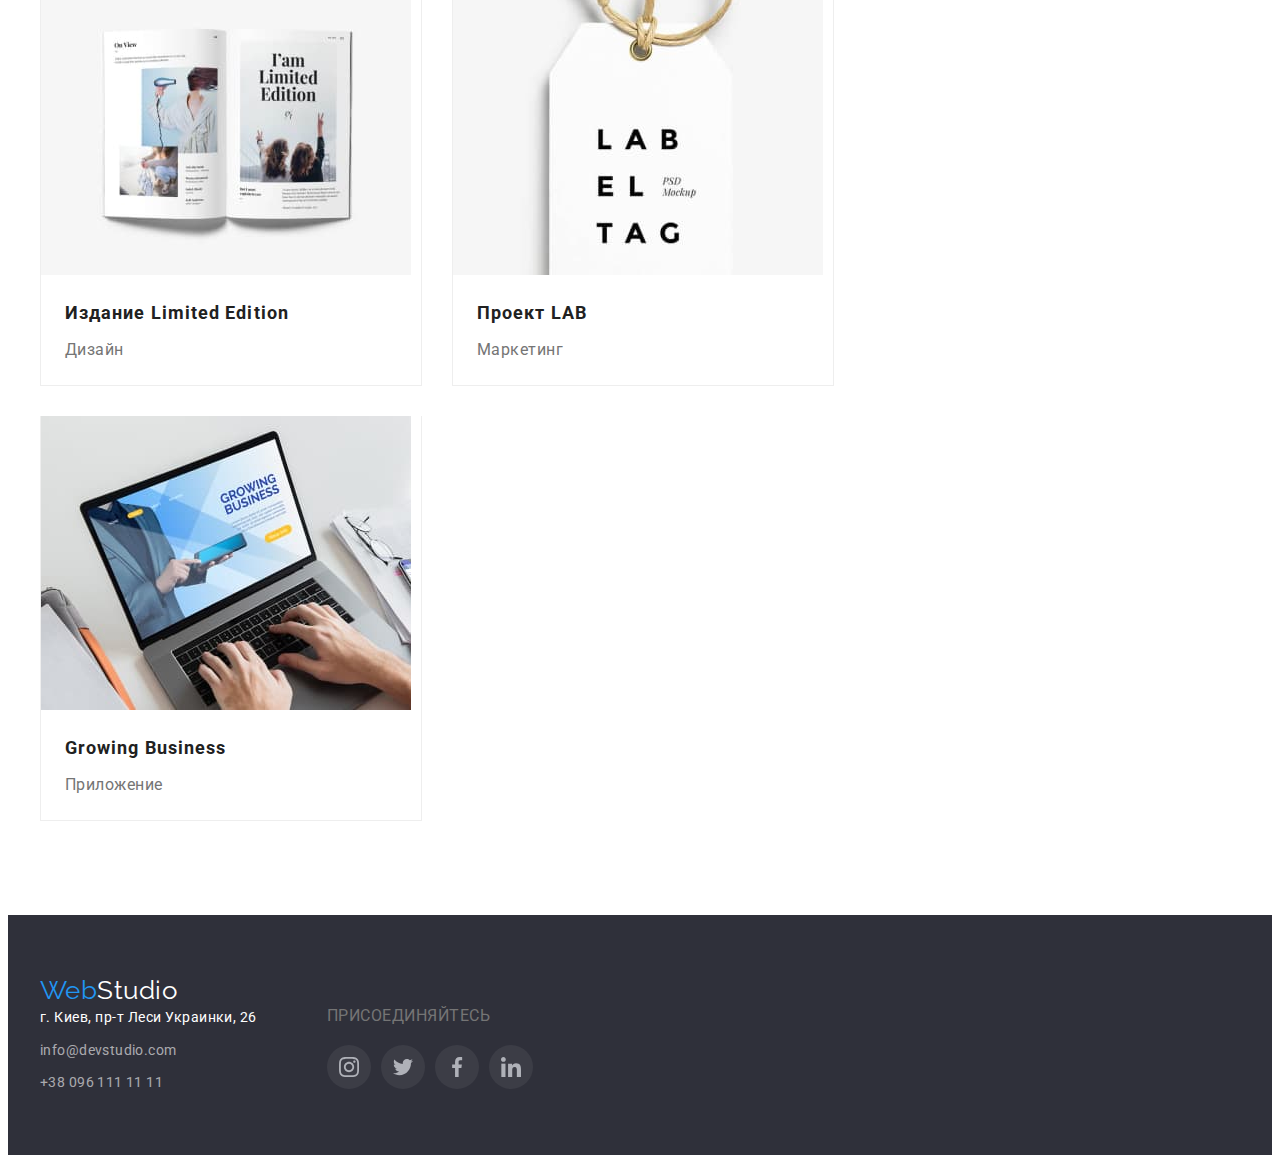
==== commit 5d74cabe: "Шапка Ура!!" ====
--- a/portfolio.html
+++ b/portfolio.html
@@ -40,22 +40,23 @@
           </ul>
         </nav>
         <div class="mail-top-line">
-          <svg class="mail-icon" width="16" height="12">
-            <use href="./images/sprite.svg#icon-envelope"></use>
-          </svg>
           <a
             class="mail-top"
             href="mailto:info@devstudio.com"
             target="_blank"
             rel="noopener noreferrer"
-            >info@devstudio.com</a
           >
-        </div>
-        <div class="tel-top-line">
-          <svg class="mail-icon" width="10" height="16">
-            <use href="./images/sprite.svg#icon-smartphone"></use>
-          </svg>
-          <a class="tel-top" href="tel:+380961111111">+38 096 111 11 11</a>
+            <svg class="mail-icon" width="16" height="12">
+              <use href="./images/sprite.svg#icon-envelope"></use>
+            </svg>
+            info@devstudio.com</a
+          >
+          <a class="tel-top" href="tel:+380961111111">
+            <svg class="mail-icon" width="10" height="16">
+              <use href="./images/sprite.svg#icon-smartphone"></use>
+            </svg>
+            +38 096 111 11 11</a
+          >
         </div>
       </div>
     </header>
--- a/css/styles.css
+++ b/css/styles.css
@@ -16,6 +16,7 @@
   --portfolio-topline-border-color: #ececec;
   --footer-icon-bg: #ffffff10;
   --shadow-team: #00000025;
+  --card-team-bg: #ffffff;
 }
 body {
   background-color: var(#ffffff);
@@ -103,6 +104,10 @@
 .nav-link:active {
   color: var(--accent-color);
 }
+.nav-link:hover,
+.nav-link:focus {
+  color: var(--accent-color);
+}
 .nav-text {
   font-weight: 500;
   font-size: 14px;
@@ -112,48 +117,49 @@
 
   color: var(--title-text-color);
 }
+
+.nav-text:active {
+  color: var(--accent-color);
+}
+.nav-text:hover,
+.nav-text:focus {
+  color: var(--accent-color);
+}
 .mail-top-line {
   display: flex;
   margin-left: auto;
-  align-content: center;
-}
-.mail-icon {
-  margin-top: 34px;
-  margin-bottom: 34px;
-}
-.mail-icon:hover,
-.mail-top:focus {
-  fill: var(--button-hover-color);
+  align-items: center;
+  cursor: pointer;
 }
 .mail-top {
-  margin-left: 10px;
-  margin-top: 32px;
-  margin-bottom: 32px;
+  display: flex;
+  align-items: center;
   color: var(--primary-text-color);
-  font-weight: 500;
-  font-size: 14px;
   line-height: 1.14;
   letter-spacing: 0.02em;
   text-decoration: none;
 }
+.mail-icon {
+  display: flex;
+  margin-right: 10px;
+  fill: currentColor;
+}
 .mail-top:hover,
 .mail-top:focus {
   color: var(--accent-color);
 }
 .tel-top {
-  margin-left: 10px;
+  display: flex;
+  align-items: center;
+  margin-left: 30px;
   color: var(--primary-text-color);
+  line-height: 1.14;
   letter-spacing: 0.02em;
   text-decoration: none;
 }
 .tel-top:hover,
 .tel-top:focus {
   color: var(--accent-color);
-}
-.tel-top-line {
-  align-items: center;
-  display: flex;
-  margin-left: 50px;
 }
 /*======= TOP LINE END=======*/
 
@@ -329,6 +335,7 @@
   padding-right: 32px;
   padding-top: 30px;
   padding-bottom: 30px;
+  background-color: var(--card-team-bg);
   box-shadow: 0px 4px 4px var(--shadow-team);
 }
 .social-list-icon {
@@ -340,11 +347,13 @@
 .social-list-link {
   display: flex;
   align-items: center;
-  justify-content: center;
+  justify-content: space-between;
   width: 44px;
   height: 44px;
-  /* background-color: #ffffff; */
   border-radius: 50%;
+}
+.social-list-item:not(:last-child) {
+  margin-right: 10px;
 }
 .social-list-link:hover .social-list-icon,
 .social-list-link:focus .social-list-icon {
@@ -399,6 +408,11 @@
 .customers-item:focus .customers-icon {
   fill: var(--accent-color);
 }
+/* .customers-item:hover,
+.customers-item:focus {
+  border: 1px solid var(--accent-color);
+  border-radius: 4px;
+} */
 
 /*======= OUR CUSTOMERS END =======*/
 
@@ -409,8 +423,12 @@
   padding-bottom: 60px;
   background-color: var(--section-bg-dark);
 }
+.footer-address {
+  display: flex;
+}
 .basement-logo {
-  min-width: 145px;
+  width: 145px;
+  height: 31px;
   font-family: Raleway;
   font-weight: b700;
   font-size: 26px;
@@ -419,13 +437,11 @@
 
   color: var(--footer-logo-color);
 }
-.footer-address {
-  display: flex;
-}
+
 .basement-address {
   display: flex;
   flex-direction: column;
-  margin-top: 20px;
+
   font-family: Roboto;
   font-style: normal;
   font-weight: 400;
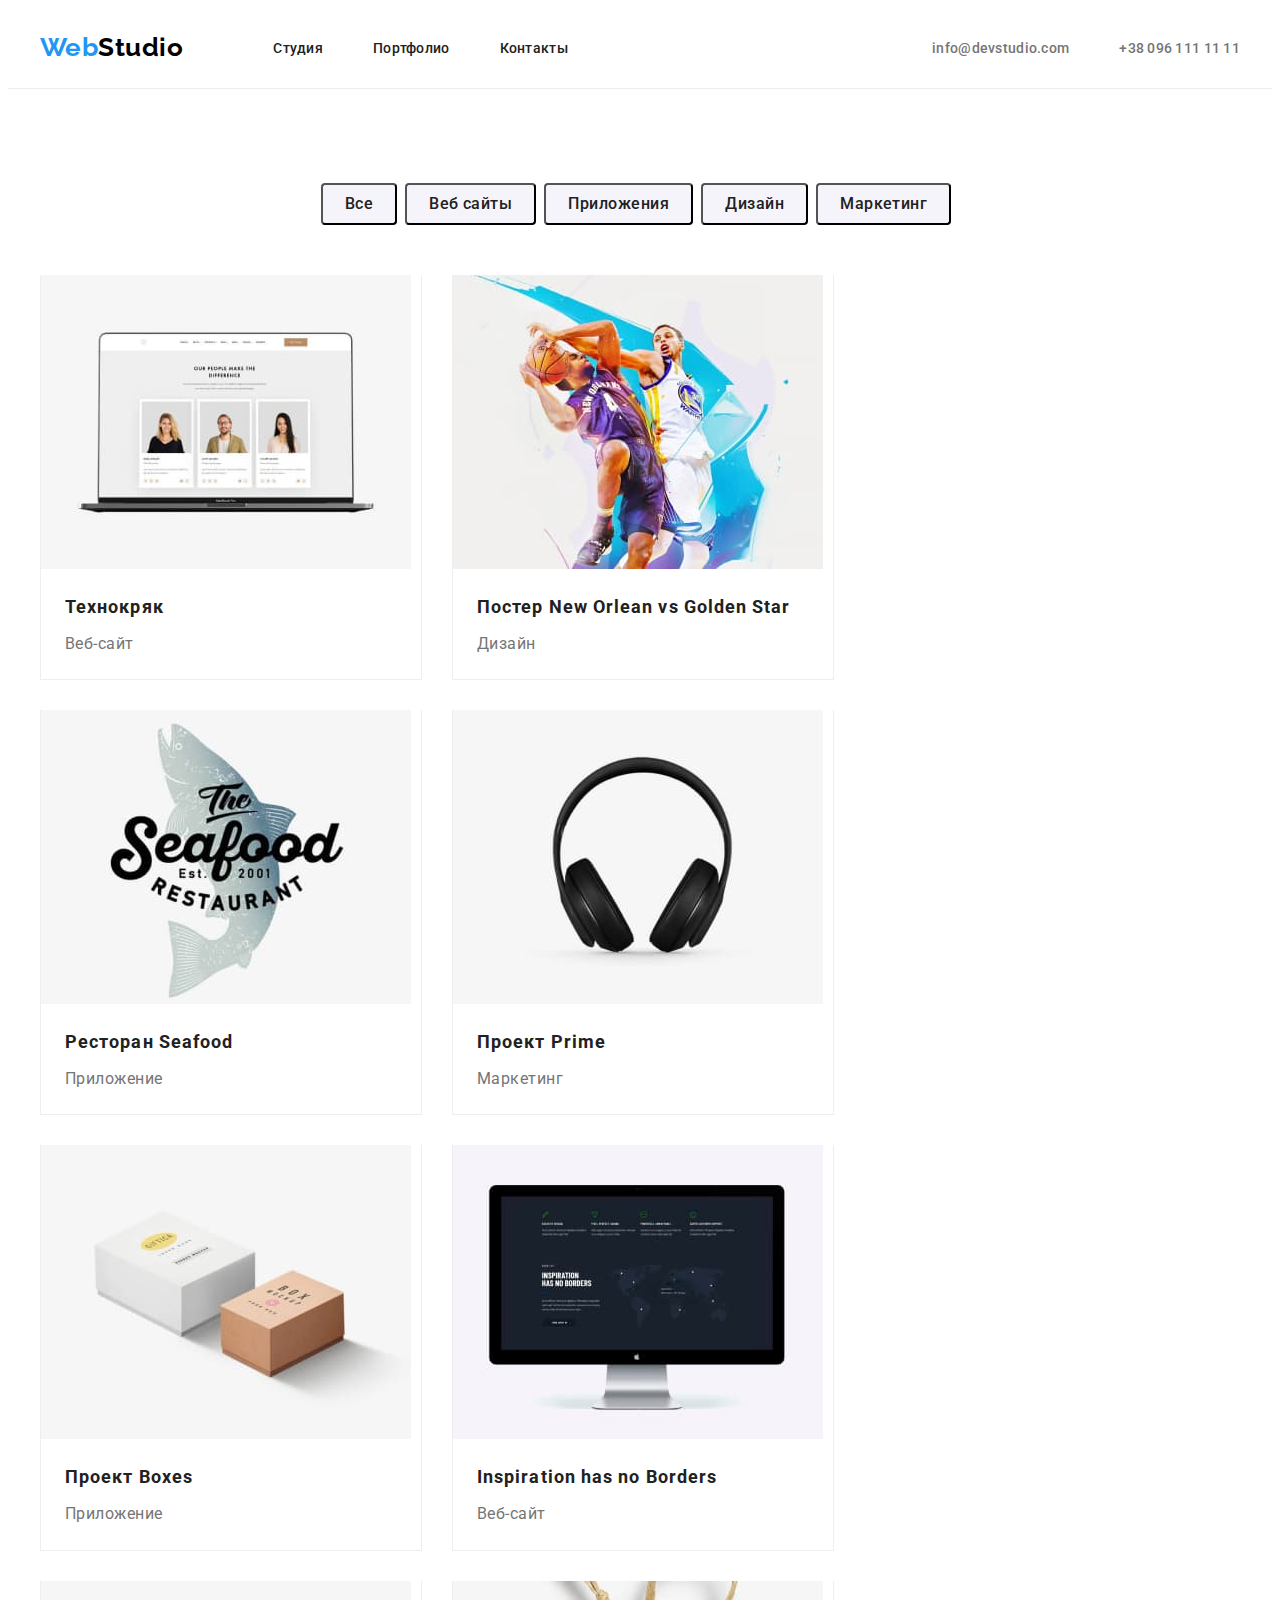
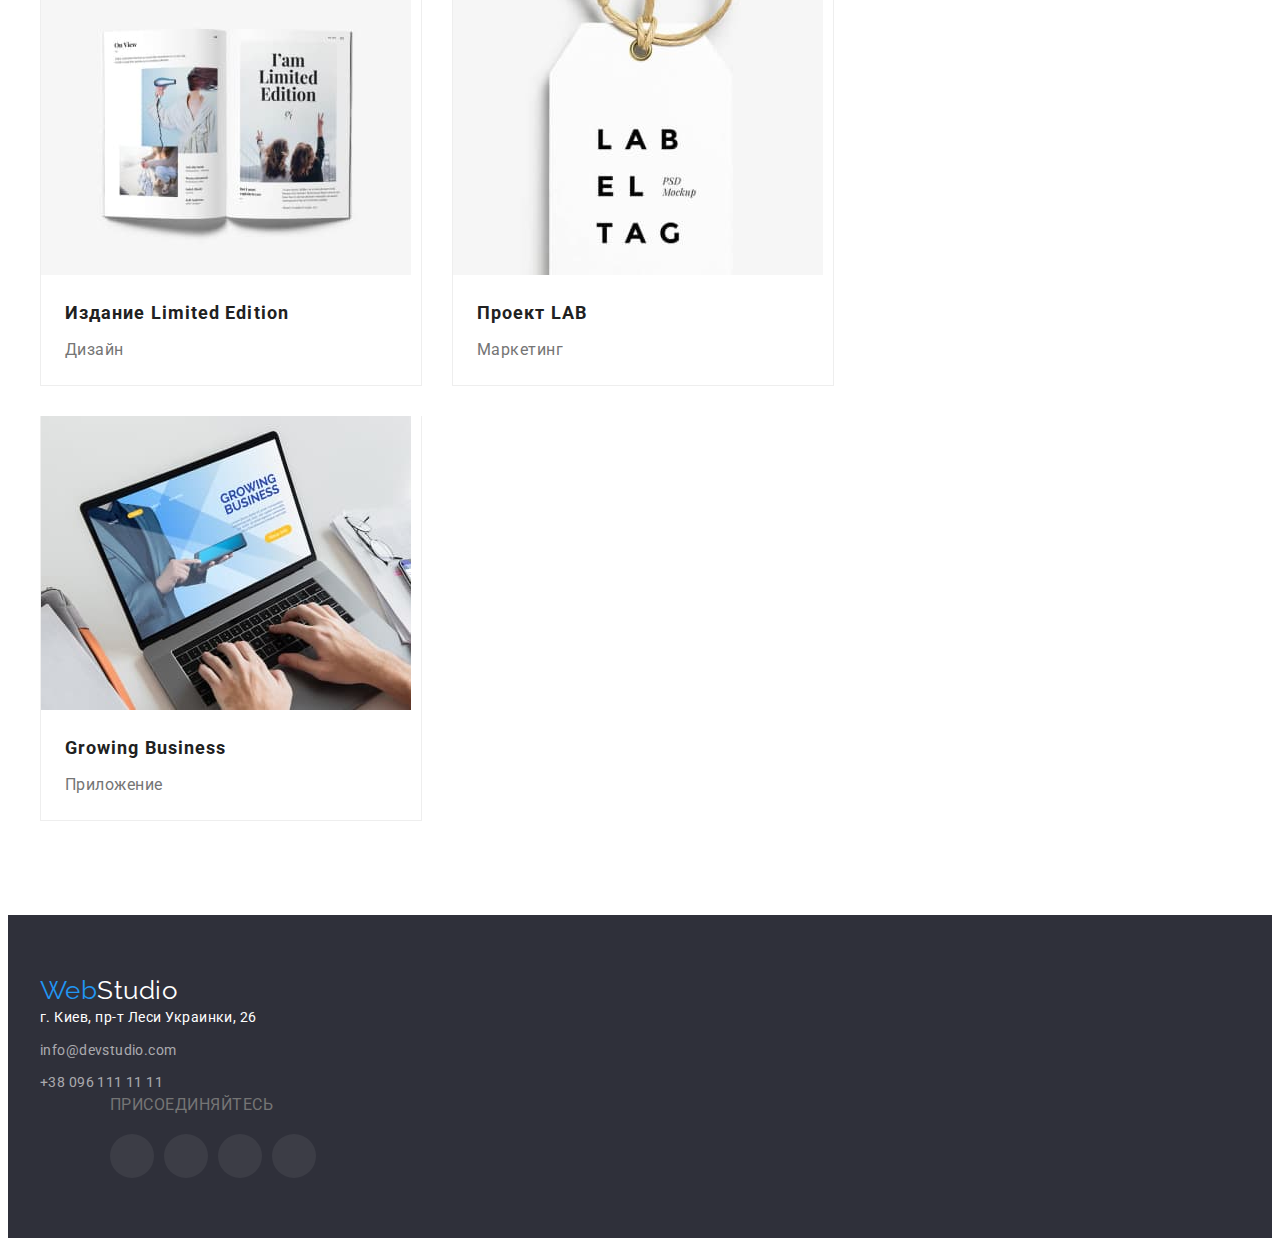
==== commit ff533219: "09" ====
--- a/portfolio.html
+++ b/portfolio.html
@@ -67,10 +67,18 @@
             <li class="btn-list">
               <button type="button" class="button-all">Все</button>
             </li>
-            <li class="btn-list"><button type="button">Веб сайты</button></li>
-            <li class="btn-list"><button type="button">Приложения</button></li>
-            <li class="btn-list"><button type="button">Дизайн</button></li>
-            <li class="btn-list"><button type="button">Маркетинг</button></li>
+            <li class="btn-list">
+              <button type="button" class="button-all">Веб сайты</button>
+            </li>
+            <li class="btn-list">
+              <button type="button" class="button-all">Приложения</button>
+            </li>
+            <li class="btn-list">
+              <button type="button" class="button-all">Дизайн</button>
+            </li>
+            <li class="btn-list">
+              <button type="button" class="button-all">Маркетинг</button>
+            </li>
           </ul>
         </div>
         <div class="container">
--- a/css/styles.css
+++ b/css/styles.css
@@ -111,7 +111,7 @@
 .nav-text {
   font-weight: 500;
   font-size: 14px;
-  line-height: 1.14;
+  line-height: 1, 14;
   letter-spacing: 0.02em;
   text-decoration: none;
 
@@ -135,7 +135,11 @@
   display: flex;
   align-items: center;
   color: var(--primary-text-color);
-  line-height: 1.14;
+  font-family: Roboto;
+  font-style: normal;
+  font-weight: 500;
+  font-size: 14px;
+  line-height: 1, 14;
   letter-spacing: 0.02em;
   text-decoration: none;
 }
@@ -153,7 +157,11 @@
   align-items: center;
   margin-left: 30px;
   color: var(--primary-text-color);
-  line-height: 1.14;
+  font-family: Roboto;
+  font-style: normal;
+  font-weight: 500;
+  font-size: 14px;
+  line-height: 1, 14;
   letter-spacing: 0.02em;
   text-decoration: none;
 }
@@ -171,6 +179,7 @@
     ),
     url(../images/image-hero/Hero-bg-Img.jpg);
   background-size: cover;
+
   background-color: var(--section-bg-dark);
   text-align: center;
   padding-top: 200px;
@@ -370,12 +379,25 @@
 .customers {
   padding-bottom: 94px;
 }
+.customers-title {
+  margin-bottom: 50px;
+  font-style: normal;
+  font-weight: 700;
+  font-size: 36px;
+  line-height: 1.17;
+  text-align: center;
+
+  color: var(--title-text-color);
+}
 .customers-img {
   display: flex;
   margin-left: -30px;
   margin-top: -30px;
 }
 .customers-item {
+  display: flex;
+}
+.customers-link {
   display: flex;
   width: 170px;
   height: 92px;
@@ -389,30 +411,22 @@
   border-radius: 4px;
   cursor: pointer;
 }
+
 .customers-icon {
-  fill: #afb1b8;
-}
-
-.customers-title {
-  margin-bottom: 50px;
-  font-style: normal;
-  font-weight: 700;
-  font-size: 36px;
-  line-height: 1.17;
-  text-align: center;
-
-  color: var(--title-text-color);
-}
-
-.customers-item:hover .customers-icon,
-.customers-item:focus .customers-icon {
-  fill: var(--accent-color);
-}
-/* .customers-item:hover,
-.customers-item:focus {
+  align-items: center;
+  justify-items: center;
+  fill: currentColor;
+}
+.customers-link:hover,
+.customers-link:focus {
   border: 1px solid var(--accent-color);
   border-radius: 4px;
-} */
+}
+
+.customers-link:hover .customers-icon,
+.customers-link:focus .customers-icon {
+  color: var(--accent-color);
+}
 
 /*======= OUR CUSTOMERS END =======*/
 
@@ -423,9 +437,12 @@
   padding-bottom: 60px;
   background-color: var(--section-bg-dark);
 }
-.footer-address {
-  display: flex;
-}
+.footer-container {
+  display: flex;
+}
+/* .footer-address {
+  display: flex;
+} */
 .basement-logo {
   width: 145px;
   height: 31px;
@@ -437,11 +454,7 @@
 
   color: var(--footer-logo-color);
 }
-
 .basement-address {
-  display: flex;
-  flex-direction: column;
-
   font-family: Roboto;
   font-style: normal;
   font-weight: 400;
@@ -527,10 +540,18 @@
   background-color: var(--accent-color);
   color: var(--button-text-color);
 }
+.button-all:hover,
+.button-all:focus {
+  color: var(--button-text-color);
+  background: var(--accent-color);
+}
 .btn-list {
   margin-right: 8px;
   margin-bottom: 50px;
 }
+/* .btn-list:active {
+  color: var(--accent-color);
+} */
 button {
   padding: 6px 22px;
   display: block;
@@ -548,6 +569,8 @@
 }
 .btn-list:hover,
 .btn-list:focus {
+  /* color: var(--accent-color); */
+  background: var(--accent-color);
   box-shadow: 0px 4px 4px var(--shadow-team);
 }
 
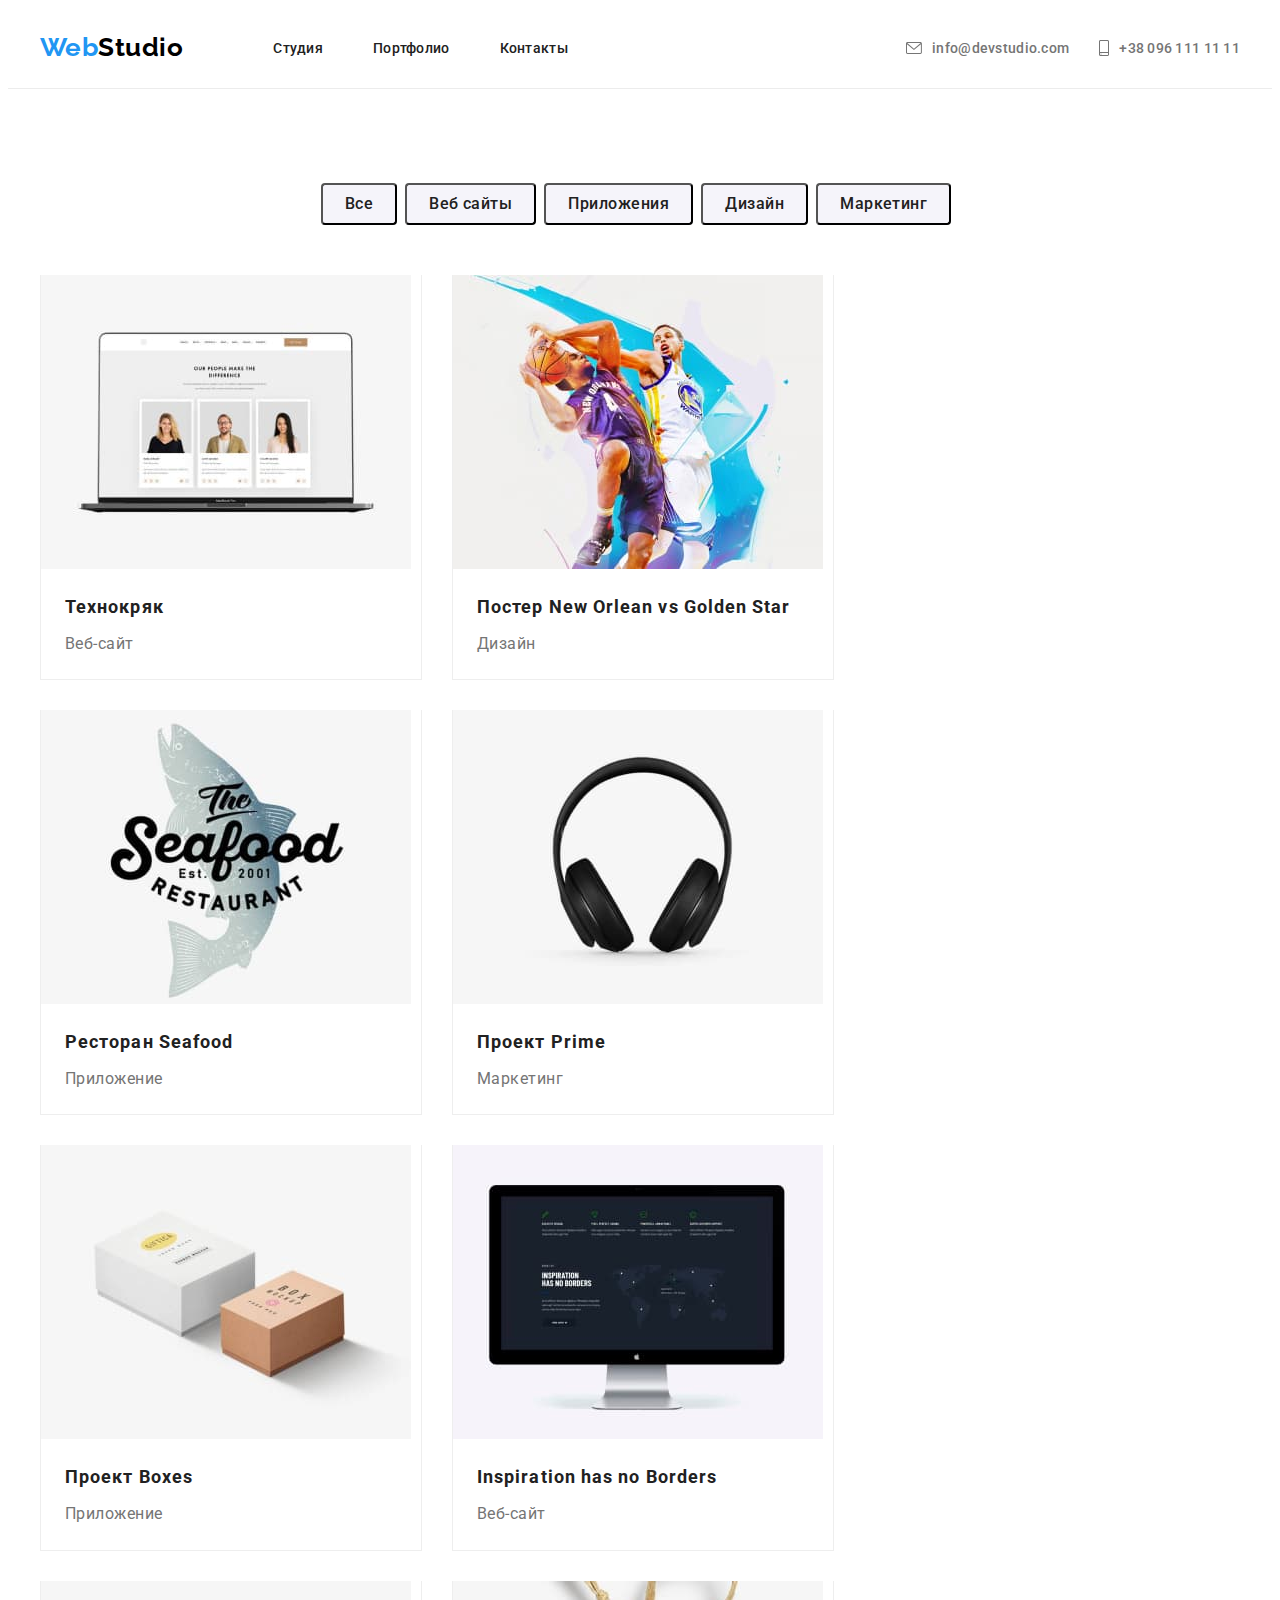
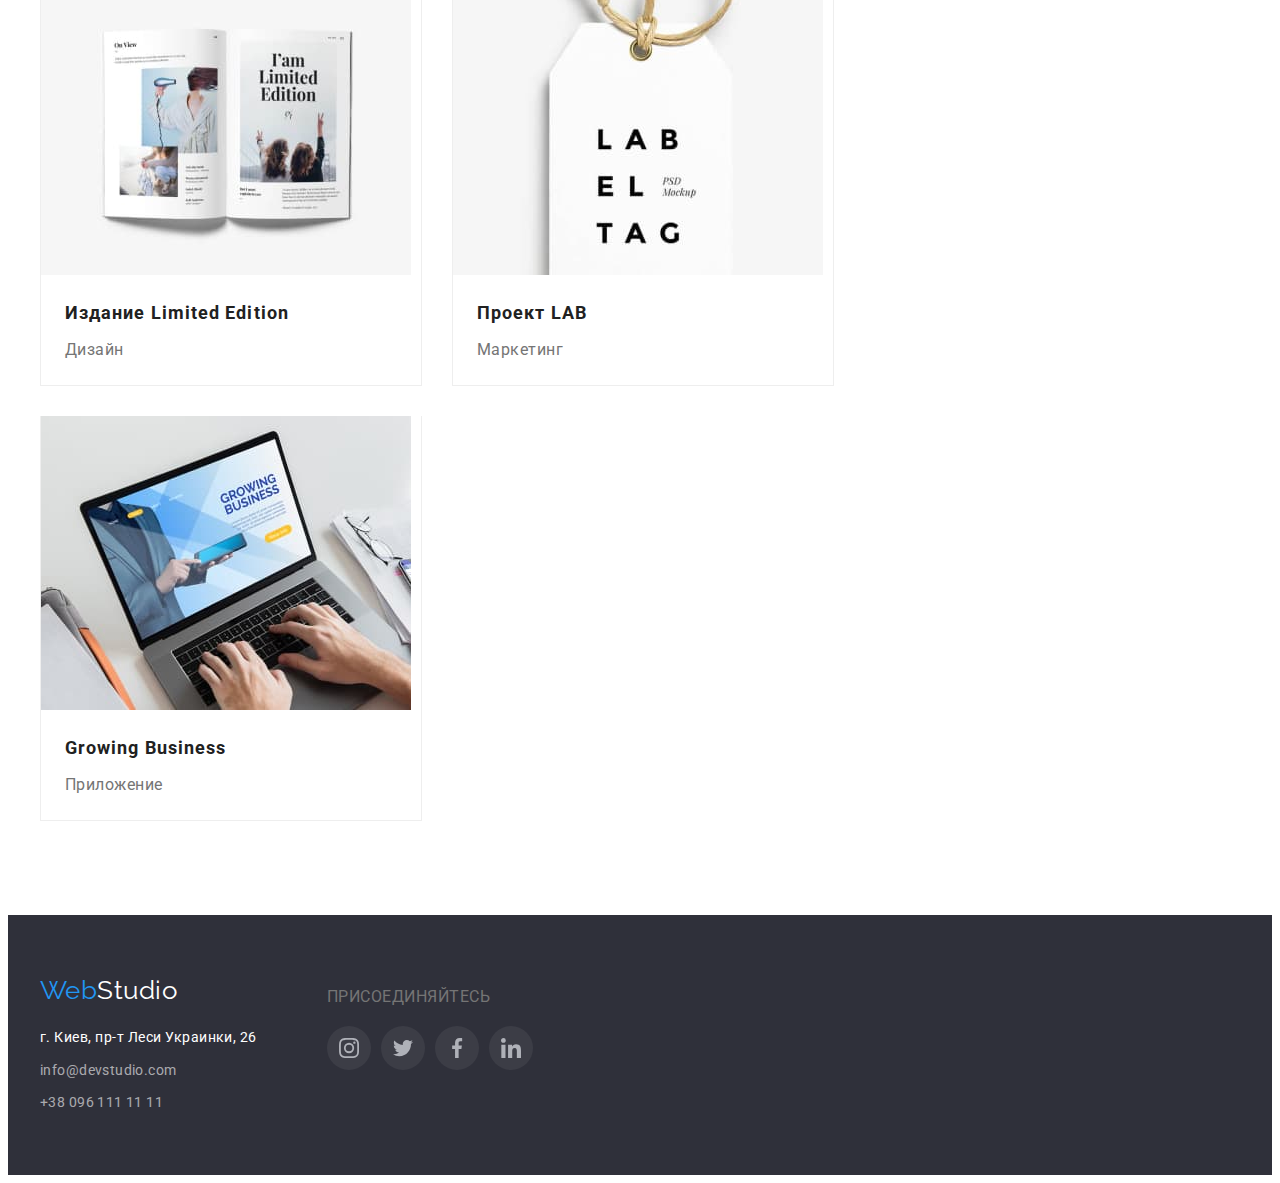
==== commit 4c0c87f2: "исправить конвертик иконку" ====
--- a/portfolio.html
+++ b/portfolio.html
@@ -47,13 +47,13 @@
             rel="noopener noreferrer"
           >
             <svg class="mail-icon" width="16" height="12">
-              <use href="./images/sprite.svg#icon-envelope"></use>
+              <use href="./images/sprite.svg#envelope"></use>
             </svg>
             info@devstudio.com</a
           >
           <a class="tel-top" href="tel:+380961111111">
             <svg class="mail-icon" width="10" height="16">
-              <use href="./images/sprite.svg#icon-smartphone"></use>
+              <use href="./images/sprite.svg#smartphone"></use>
             </svg>
             +38 096 111 11 11</a
           >
@@ -197,61 +197,57 @@
         </div>
       </section>
     </main>
-    <footer class="basement">
-      <div class="container">
-        <a href="./index.html" class="basement-logo"
-          ><span class="accent">Web</span>Studio</a
-        >
+ <footer class="basement">
+          <div class="container footer-container">
         <div class="footer-address">
-          <address class="basement-address">
+          <a href="./index.html" class="basement-logo"
+            ><span class="accent">Web</span>Studio</a
+          >
+            <address class="basement-address">
             <p>г. Киев, пр-т Леси Украинки, 26</p>
-            <a
+            <a class="mail-basement"
               href="mailto:info@example.com"
-              class="mail-basement"
               target="_blank"
               rel="noopener noreferrer"
-              >info@devstudio.com</a
-            >
-            <a href="tel:+380961111111" class="tel-basement"
+              >info@devstudio.com</a>
+              <a class="tel-basement" href="tel:+380961111111" 
               >+38 096 111 11 11</a
             >
-          </address>
-
+            </address>
+          </div>
           <div class="footer-social-list">
             <p class="footer-social-title">ПРИСОЕДИНЯЙТЕСЬ</p>
             <ul class="social-list list">
               <li class="social-list-item">
                 <a class="social-list-link" href="">
                   <svg class="social-list-icon" width="20" height="20">
-                    <use href="./images/sprite.svg#icon-instagram"></use>
-                  </svg>
-                </a>
-              </li>
-              <li class="social-list-item">
-                <a class="social-list-link" href="">
-                  <svg class="social-list-icon" width="20" height="20">
-                    <use href="./images/sprite.svg#icon-twitter"></use>
-                  </svg>
-                </a>
-              </li>
-              <li class="social-list-item">
-                <a class="social-list-link" href="">
-                  <svg class="social-list-icon" width="20" height="20">
-                    <use href="./images/sprite.svg#icon-facebook"></use>
-                  </svg>
-                </a>
-              </li>
-              <li class="social-list-item">
-                <a class="social-list-link" href="">
-                  <svg class="social-list-icon" width="20" height="20">
-                    <use href="./images/sprite.svg#icon-linkedin"></use>
+                    <use href="./images/sprite.svg#insta-footer"></use>
+                  </svg>
+                </a>
+              </li>
+              <li class="social-list-item">
+                <a class="social-list-link" href="">
+                  <svg class="social-list-icon" width="20" height="20">
+                    <use href="./images/sprite.svg#twitter"></use>
+                  </svg>
+                </a>
+              </li>
+              <li class="social-list-item">
+                <a class="social-list-link" href="">
+                  <svg class="social-list-icon" width="20" height="20">
+                    <use href="./images/sprite.svg#facebook"></use>
+                  </svg>
+                </a>
+              </li>
+              <li class="social-list-item">
+                <a class="social-list-link" href="">
+                  <svg class="social-list-icon" width="20" height="20">
+                    <use href="./images/sprite.svg#linkedin"></use>
                   </svg>
                 </a>
               </li>
             </ul>
           </div>
-        </div>
-      </div>
-    </footer>
+      </footer>
   </body>
 </html>
--- a/css/styles.css
+++ b/css/styles.css
@@ -446,6 +446,7 @@
 .basement-logo {
   width: 145px;
   height: 31px;
+
   font-family: Raleway;
   font-weight: b700;
   font-size: 26px;
@@ -455,6 +456,7 @@
   color: var(--footer-logo-color);
 }
 .basement-address {
+  margin-top: 20px;
   font-family: Roboto;
   font-style: normal;
   font-weight: 400;
@@ -502,9 +504,10 @@
   padding-bottom: 20px;
 }
 .footer-social-list {
-  display: flex;
-  flex-direction: column;
+  /* display: flex; */
+  /* flex-direction: column; */
   padding-left: 70px;
+  padding-top: 12px;
 }
 .social-list-link {
   display: flex;
